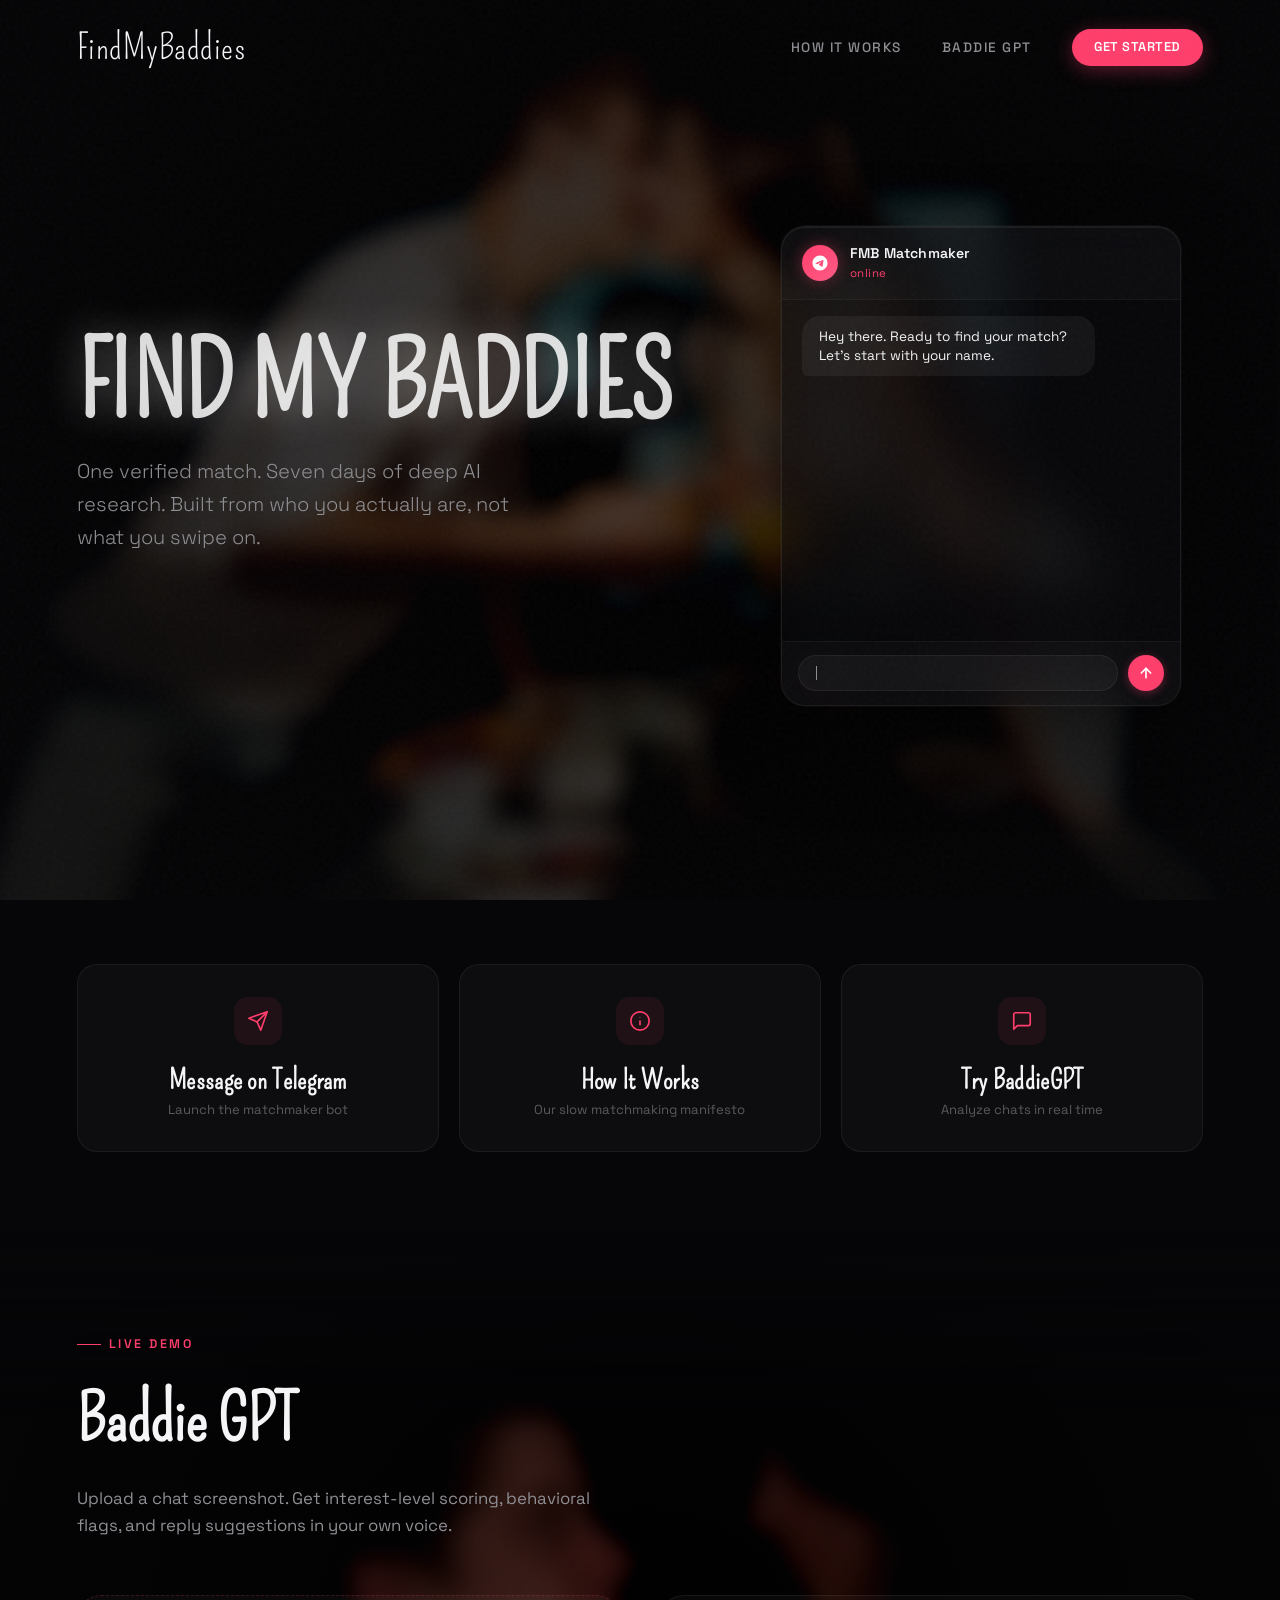
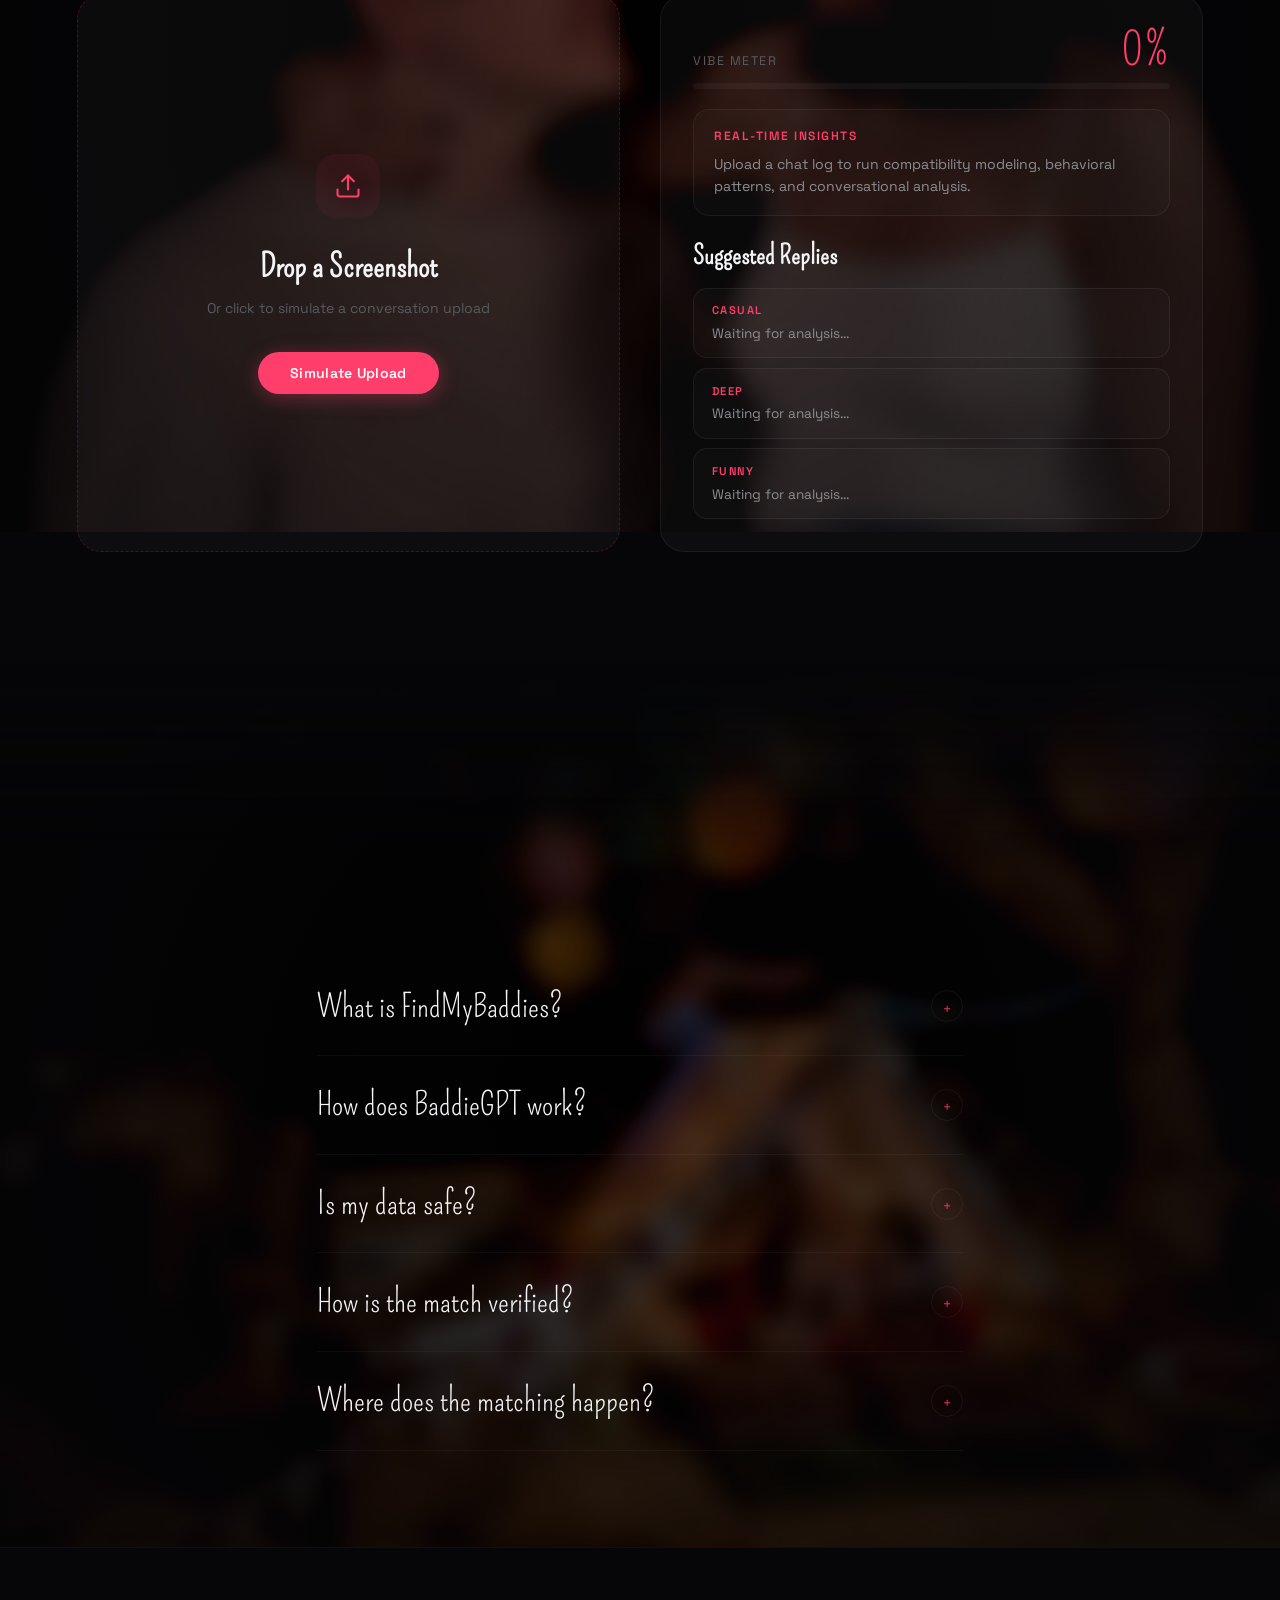
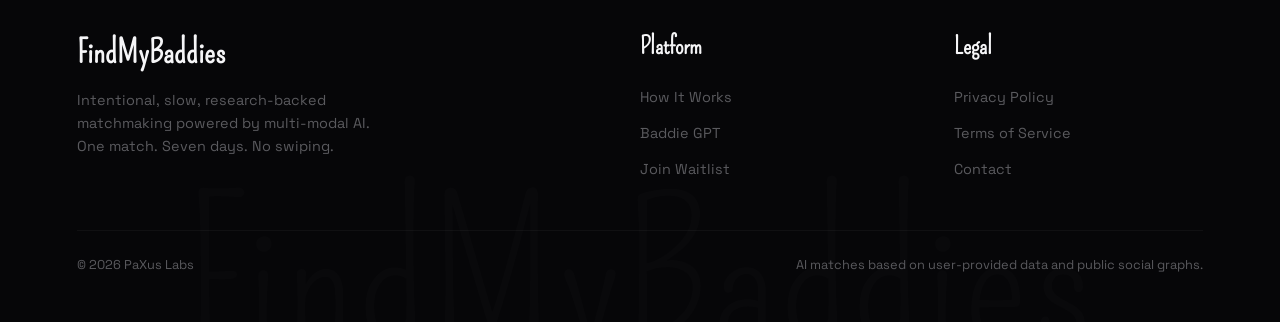
==== index.html @ f8075a14 "Initial commit" ====
<!DOCTYPE html>
<html lang="en">
<head>
<meta charset="UTF-8">
<meta name="viewport" content="width=device-width, initial-scale=1.0">
<title>FindMyBaddies — Date Without Swiping</title>
<meta name="description" content="AI-powered matchmaking that rejects swipe culture. One verified match in 7 days, built from who you actually are.">
<link rel="preconnect" href="https://fonts.googleapis.com">
<link rel="preconnect" href="https://fonts.gstatic.com" crossorigin>
<link href="https://fonts.googleapis.com/css2?family=Pompiere&family=Space+Grotesk:wght@300;400;500;600&display=swap" rel="stylesheet">
<link rel="stylesheet" href="styles.css">
</head>
<body>

<div class="grain-overlay"></div>

<!-- Ambient Glow -->
<div class="glow-blob glow-1"></div>
<div class="glow-blob glow-2"></div>
<div class="glow-blob glow-3"></div>

<!-- Navigation — floating, no border -->
<nav id="main-nav">
  <a href="index.html" class="nav-logo">FindMyBaddies</a>
  <div class="nav-links">
    <a href="how-it-works.html">How It Works</a>
    <a href="baddie-gpt.html">Baddie GPT</a>
    <a href="waitlist.html" class="nav-cta">Get Started</a>
  </div>
  <div class="nav-hamburger" onclick="toggleMobileMenu()">
    <span></span><span></span><span></span>
  </div>
</nav>

<!-- Mobile Menu Overlay -->
<div class="mobile-menu-overlay" id="mobile-menu">
  <a href="index.html" onclick="toggleMobileMenu()">Home</a>
  <a href="how-it-works.html" onclick="toggleMobileMenu()">How It Works</a>
  <a href="baddie-gpt.html" onclick="toggleMobileMenu()">Baddie GPT</a>
  <a href="waitlist.html" onclick="toggleMobileMenu()">Get Started</a>
</div>

<!-- ============================================
     SCROLL GROUP 1: HERO & CTA
     ============================================ -->
<div class="scroll-group">
  <div class="sticky-bg-wrapper">
    <img src="IMG/young-couple-having-breakfast_23-2148079665.avif" alt="" class="sticky-bg-img">
    <div class="sticky-bg-overlay"></div>
  </div>
  <div class="scroll-group-content">
    
    <section class="hero">
      <div class="hero-grid">
        <div class="hero-left">
          <div class="text-stack reveal" style="margin-bottom: 1.5rem;">
            <h1 class="white-text" style="font-size: clamp(3.5rem, 8vw, 6.5rem); margin: 0; line-height: 0.9; text-shadow: 0 0 40px rgba(255,255,255,0.4); text-transform: uppercase;">Find My Baddies</h1>
          </div>
          <p class="hero-desc reveal reveal-delay-2">
            One verified match. Seven days of deep AI research. Built from who you actually are, not what you swipe on.
          </p>
        </div>

        <div class="hero-right reveal reveal-delay-3">
          <div class="chat-simulator">
            <div class="chat-header">
              <div class="chat-avatar">
                <svg viewBox="0 0 24 24"><path d="M12 2C6.48 2 2 6.48 2 12s4.48 10 10 10 10-4.48 10-10S17.52 2 12 2zm4.64 6.8c-.15 1.58-.8 5.42-1.13 7.19-.14.75-.42 1-.68 1.03-.58.05-1.02-.38-1.58-.75-.88-.58-1.38-.94-2.23-1.5-.99-.65-.35-1.01.22-1.59.15-.15 2.71-2.48 2.76-2.69a.2.2 0 0 0-.05-.18c-.06-.05-.14-.03-.21-.02-.09.02-1.49.94-4.22 2.79-.4.27-.76.41-1.08.4-.36-.01-1.04-.2-1.55-.37-.63-.2-1.12-.31-1.08-.66.02-.18.27-.36.74-.55 2.92-1.27 4.86-2.11 5.83-2.51 2.78-1.16 3.35-1.36 3.73-1.37.08 0 .27.02.39.12.1.08.13.19.14.27-.01.06.01.24 0 .34z"/></svg>
              </div>
              <div class="chat-status-info">
                <span class="chat-name">FMB Matchmaker</span>
                <span class="chat-status">online</span>
              </div>
            </div>
            <div class="chat-messages" id="chat-messages"></div>
            <div class="chat-input-area">
              <div class="chat-input-mock" id="chat-input-mock">
                <span id="input-text"></span><span class="typing"></span>
              </div>
              <div class="chat-send-mock">
                <svg viewBox="0 0 24 24" width="16" height="16" fill="none" stroke="currentColor" stroke-width="2.5" stroke-linecap="round" stroke-linejoin="round"><line x1="12" y1="19" x2="12" y2="5"/><polyline points="5 12 12 5 19 12"/></svg>
              </div>
            </div>
          </div>
        </div>
      </div>
    </section>

    <!-- ============================
         CTA BUTTONS
         ============================ -->
    <div class="cta-button-row">
      <a href="waitlist.html" class="landing-cta-btn reveal">
        <div class="cta-icon">
          <svg viewBox="0 0 24 24"><path d="M22 2L11 13"/><path d="M22 2L15 22L11 13L2 9L22 2Z"/></svg>
        </div>
        <div>
          <h3>Message on Telegram</h3>
          <p>Launch the matchmaker bot</p>
        </div>
      </a>

      <a href="how-it-works.html" class="landing-cta-btn reveal reveal-delay-1">
        <div class="cta-icon">
          <svg viewBox="0 0 24 24"><circle cx="12" cy="12" r="10"/><path d="M12 16v-4"/><circle cx="12" cy="8" r="0.5" fill="currentColor" stroke="none"/></svg>
        </div>
        <div>
          <h3>How It Works</h3>
          <p>Our slow matchmaking manifesto</p>
        </div>
      </a>

      <a href="#baddie-gpt-demo" class="landing-cta-btn reveal reveal-delay-2">
        <div class="cta-icon">
          <svg viewBox="0 0 24 24"><path d="M21 15a2 2 0 0 1-2 2H7l-4 4V5a2 2 0 0 1 2-2h14a2 2 0 0 1 2 2z"/></svg>
        </div>
        <div>
          <h3>Try BaddieGPT</h3>
          <p>Analyze chats in real time</p>
        </div>
      </a>
    </div>

  </div>
</div>

<!-- ============================================
     SCROLL GROUP 2: BADDIEGPT LIVE DEMO
     ============================================ -->
<div class="scroll-group">
  <div class="sticky-bg-wrapper cloudy-mask">
    <img src="IMG/young-couple-looking-each-other-affection-woman-holding-partner-s-neck-against-dark-background-intimate-studio-portrait-435182081.webp" alt="" class="sticky-bg-img">
    <div class="sticky-bg-overlay"></div>
  </div>
  <div class="scroll-group-content">

    <section class="baddie-gpt-demo-section" id="baddie-gpt-demo">
      <div class="section-label reveal">Live Demo</div>
      <h2 class="reveal">Baddie GPT</h2>
      <p class="section-subtitle reveal reveal-delay-1">Upload a chat screenshot. Get interest-level scoring, behavioral flags, and reply suggestions in your own voice.</p>

      <div class="gpt-demo-grid">
        <div class="gpt-demo-uploader reveal reveal-delay-2" onclick="simulateGptAnalysis()">
          <div class="uploader-icon">
            <svg viewBox="0 0 24 24"><path d="M21 15v4a2 2 0 0 1-2 2H5a2 2 0 0 1-2-2v-4"/><polyline points="17 8 12 3 7 8"/><line x1="12" y1="3" x2="12" y2="15"/></svg>
          </div>
          <h3>Drop a Screenshot</h3>
          <p>Or click to simulate a conversation upload</p>
          <button class="simulate-btn">Simulate Upload</button>

          <div class="scanning-overlay" id="scanning-overlay">
            <div class="scan-line"></div>
            <div class="scan-text">Reading Personalities...</div>
          </div>
        </div>

        <div class="gpt-demo-results reveal reveal-delay-3" id="gpt-results">
          <div class="vibe-meter-box">
            <div class="vibe-header">
              <span>Vibe Meter</span>
              <span class="vibe-score" id="vibe-score">0%</span>
            </div>
            <div class="vibe-bar">
              <div class="vibe-bar-fill" id="vibe-bar-fill"></div>
            </div>
          </div>

          <div class="insight-card">
            <div class="insight-flag">Real-Time Insights</div>
            <p id="insight-text">Upload a chat log to run compatibility modeling, behavioral patterns, and conversational analysis.</p>
          </div>

          <div class="reply-suggestions">
            <h4>Suggested Replies</h4>
            <div class="reply-list">
              <div class="reply-item">
                <span class="label">Casual</span>
                <p id="reply-casual">Waiting for analysis...</p>
              </div>
              <div class="reply-item">
                <span class="label">Deep</span>
                <p id="reply-deep">Waiting for analysis...</p>
              </div>
              <div class="reply-item">
                <span class="label">Funny</span>
                <p id="reply-funny">Waiting for analysis...</p>
              </div>
            </div>
          </div>
        </div>
      </div>
    </section>

  </div>
</div>

<!-- ============================================
     SCROLL GROUP 3: FAQs & FOOTER
     ============================================ -->
<div class="scroll-group">
  <div class="sticky-bg-wrapper cloudy-mask">
    <img src="IMG/92299-date-night-ideas-white-frog-production-date-night-ideas-for-home.jpeg" alt="" class="sticky-bg-img">
    <div class="sticky-bg-overlay"></div>
  </div>
  <div class="scroll-group-content">

    <section class="faqs-section">
      <div class="section-label reveal">Questions</div>
      <h2 class="reveal">Frequently Asked</h2>

      <div class="faq-item reveal">
        <div class="faq-question" onclick="toggleFaq(this)">
          <span>What is FindMyBaddies?</span>
          <div class="faq-toggle">+</div>
        </div>
        <div class="faq-answer">
          A matchmaking service that rejects swiping. Our multimodal AI builds a personality profile from deep surveys and user-supplied context — chats, screenshots, voice notes — to find exactly one optimal, verified match in 7 days.
        </div>
      </div>

      <div class="faq-item reveal reveal-delay-1">
        <div class="faq-question" onclick="toggleFaq(this)">
          <span>How does BaddieGPT work?</span>
          <div class="faq-toggle">+</div>
        </div>
        <div class="faq-answer">
          Upload screenshots of your conversation. BaddieGPT analyzes response intervals, semantic signals, and attachment styles to score interest levels and suggest customized replies in your own voice.
        </div>
      </div>

      <div class="faq-item reveal reveal-delay-2">
        <div class="faq-question" onclick="toggleFaq(this)">
          <span>Is my data safe?</span>
          <div class="faq-toggle">+</div>
        </div>
        <div class="faq-answer">
          All uploaded data is encrypted, processed in sandboxed LLM environments, and automatically deleted after match processing. We never store your conversations permanently.
        </div>
      </div>

      <div class="faq-item reveal reveal-delay-3">
        <div class="faq-question" onclick="toggleFaq(this)">
          <span>How is the match verified?</span>
          <div class="faq-toggle">+</div>
        </div>
        <div class="faq-answer">
          Every recommendation undergoes identity verification through publicly available social directories — confirming identity, occupation, and baseline interests before delivery.
        </div>
      </div>

      <div class="faq-item reveal reveal-delay-4">
        <div class="faq-question" onclick="toggleFaq(this)">
          <span>Where does the matching happen?</span>
          <div class="faq-toggle">+</div>
        </div>
        <div class="faq-answer">
          Everything happens through Telegram and WhatsApp bots. No app to download. Message the bot, answer deep questions, upload context, and wait 7 days. Instagram integration is incoming.
        </div>
      </div>
    </section>

    <!-- ============================
         FOOTER
         ============================ -->
    <footer>
      <div class="footer-watermark">FindMyBaddies</div>
      <div class="footer-content">
        <div class="footer-brand">
          <h3>FindMyBaddies</h3>
          <p>Intentional, slow, research-backed matchmaking powered by multi-modal AI. One match. Seven days. No swiping.</p>
        </div>
        <div class="footer-links-col">
          <h4>Platform</h4>
          <ul>
            <li><a href="how-it-works.html">How It Works</a></li>
            <li><a href="baddie-gpt.html">Baddie GPT</a></li>
            <li><a href="waitlist.html">Join Waitlist</a></li>
          </ul>
        </div>
        <div class="footer-links-col">
          <h4>Legal</h4>
          <ul>
            <li><a href="#">Privacy Policy</a></li>
            <li><a href="#">Terms of Service</a></li>
            <li><a href="#">Contact</a></li>
          </ul>
        </div>
      </div>
      <div class="footer-bottom">
        <span>&copy; 2026 PaXus Labs</span>
        <span>AI matches based on user-provided data and public social graphs.</span>
      </div>
    </footer>

  </div>
</div>

<script>
// ==========================================
// NAV — Scroll behavior (add bg on scroll)
// ==========================================
const nav = document.getElementById('main-nav');
window.addEventListener('scroll', () => {
  nav.classList.toggle('scrolled', window.scrollY > 40);
});

// ==========================================
// MOBILE MENU
// ==========================================
function toggleMobileMenu() {
  document.getElementById('mobile-menu').classList.toggle('active');
}

// ==========================================
// SCROLL REVEAL — IntersectionObserver
// ==========================================
const revealObserver = new IntersectionObserver((entries) => {
  entries.forEach(entry => {
    if (entry.isIntersecting) {
      entry.target.classList.add('visible');
      revealObserver.unobserve(entry.target);
    }
  });
}, { threshold: 0.1, rootMargin: '0px 0px -40px 0px' });

document.querySelectorAll('.reveal').forEach(el => revealObserver.observe(el));

// ==========================================
// CHAT SIMULATION
// ==========================================
const chatMessages = document.getElementById('chat-messages');
const mockInput = document.getElementById('input-text');

const chatFlow = [
  { sender: 'bot', text: "Hey there. Ready to find your match? Let's start with your name." },
  { sender: 'user', text: "Aaron", typeDelay: 600 },
  { sender: 'bot', text: "Welcome Aaron. What campus or city are you in?" },
  { sender: 'user', text: "State University", typeDelay: 800 },
  { sender: 'bot', text: "Got it. Describe your ideal match in three words." },
  { sender: 'user', text: "Spontaneous, nerdy, cute", typeDelay: 1000 },
  { sender: 'bot', text: "Noted. Do you have any chat exports, LLM archives, or screenshots we can use for deeper matching?" },
  { sender: 'user', text: "Yeah, I can share my ChatGPT history", typeDelay: 900 },
  { sender: 'bot', text: "Perfect. We'll run a 7-day deep sweep across public profiles and compatibility models." },
  { sender: 'bot', text: "One verified match. Delivered to you. Drop your email to lock in." },
  { sender: 'user', text: "aaron@su.edu", typeDelay: 1200 },
  { sender: 'bot', text: "You're in. Expect your match within 7 days." }
];

let flowIndex = 0;

function appendBubble(sender, text) {
  const bubble = document.createElement('div');
  bubble.className = `msg ${sender}`;
  bubble.textContent = text;
  chatMessages.appendChild(bubble);
  chatMessages.scrollTop = chatMessages.scrollHeight;
}

function runChatSimulation() {
  if (flowIndex >= chatFlow.length) {
    setTimeout(() => {
      chatMessages.innerHTML = '';
      flowIndex = 0;
      runChatSimulation();
    }, 5000);
    return;
  }

  const item = chatFlow[flowIndex];

  if (item.sender === 'bot') {
    setTimeout(() => {
      appendBubble('bot', item.text);
      flowIndex++;
      runChatSimulation();
    }, 1200);
  } else {
    let i = 0;
    const text = item.text;
    mockInput.textContent = '';
    setTimeout(() => {
      const interval = setInterval(() => {
        if (i < text.length) {
          mockInput.textContent += text.charAt(i);
          i++;
        } else {
          clearInterval(interval);
          setTimeout(() => {
            appendBubble('user', text);
            mockInput.textContent = '';
            flowIndex++;
            runChatSimulation();
          }, 500);
        }
      }, 45);
    }, item.typeDelay || 800);
  }
}

window.addEventListener('DOMContentLoaded', () => {
  setTimeout(runChatSimulation, 800);
});

// ==========================================
// BADDIEGPT DEMO
// ==========================================
function simulateGptAnalysis() {
  const overlay = document.getElementById('scanning-overlay');
  const results = document.getElementById('gpt-results');

  overlay.classList.add('active');

  setTimeout(() => {
    overlay.classList.remove('active');
    results.classList.add('active');

    document.getElementById('vibe-bar-fill').style.width = '84%';

    let score = 0;
    const counter = setInterval(() => {
      if (score < 84) {
        score++;
        document.getElementById('vibe-score').textContent = `${score}%`;
      } else {
        clearInterval(counter);
      }
    }, 14);

    document.getElementById('insight-text').textContent =
      "She's matching your energy consistently. Response time averages 6 minutes with deep follow-ups. No signs of disinterest. Recommendation: maintain current pacing, avoid double-texting.";
    document.getElementById('reply-casual').textContent =
      "Same, honestly. Down for drinks later?";
    document.getElementById('reply-deep').textContent =
      "I love that perspective. Let's continue this over coffee.";
    document.getElementById('reply-funny').textContent =
      "Careful, saying stuff like that makes me think you actually like me.";
  }, 2200);
}

// ==========================================
// FAQ TOGGLE
// ==========================================
function toggleFaq(el) {
  const item = el.parentElement;
  // Close others
  document.querySelectorAll('.faq-item.active').forEach(other => {
    if (other !== item) other.classList.remove('active');
  });
  item.classList.toggle('active');
}
</script>

</body>
</html>
---- styles.css ----
/* ============================================
   FindMyBaddies — Premium Design System
   ============================================ */

:root {
  --pink: #FF3E6C;
  --pink-soft: #ff5a85;
  --pink-glow: rgba(255, 62, 108, 0.35);
  --pink-glow-strong: rgba(255, 62, 108, 0.55);
  --bg-dark: #060608;
  --bg-elevated: #0c0c10;
  --card-dark: rgba(255, 255, 255, 0.03);
  --card-dark-solid: #111115;
  --card-border: rgba(255, 255, 255, 0.06);
  --card-border-hover: rgba(255, 255, 255, 0.12);
  --text-white: #f5f5f7;
  --text-gray: #8e8e93;
  --text-dim: #5a5a5e;
  --font-pompiere: 'Pompiere', cursive;
  --font-body: 'Space Grotesk', -apple-system, BlinkMacSystemFont, 'Segoe UI', sans-serif;
  --ease-out-expo: cubic-bezier(0.16, 1, 0.3, 1);
  --ease-spring: cubic-bezier(0.34, 1.56, 0.64, 1);
}

/* Reset */
*, *::before, *::after {
  margin: 0;
  padding: 0;
  box-sizing: border-box;
}

html {
  scroll-behavior: smooth;
  -webkit-font-smoothing: antialiased;
  -moz-osx-font-smoothing: grayscale;
}

body {
  font-family: var(--font-body);
  color: var(--text-white);
  background-color: var(--bg-dark);
  /* overflow-x: hidden; removed to fix position: sticky bug */
  line-height: 1.55;
  font-size: 16px;
}

::selection {
  background: var(--pink);
  color: white;
}

/* Film Grain */
.grain-overlay {
  position: fixed;
  top: 0; left: 0; width: 100vw; height: 100vh;
  pointer-events: none;
  z-index: 9999;
  opacity: 0.03;
  background-image: url("data:image/svg+xml,%3Csvg viewBox='0 0 256 256' xmlns='http://www.w3.org/2000/svg'%3E%3Cfilter id='n'%3E%3CfeTurbulence type='fractalNoise' baseFrequency='0.9' numOctaves='4' stitchTiles='stitch'/%3E%3C/filter%3E%3Crect width='100%25' height='100%25' filter='url(%23n)'/%3E%3C/svg%3E");
}

/* Ambient Glow Blobs */
.glow-blob {
  position: fixed;
  border-radius: 50%;
  background: radial-gradient(circle, var(--pink-glow) 0%, transparent 70%);
  filter: blur(100px);
  pointer-events: none;
  z-index: 0;
  opacity: 0.5;
  will-change: transform;
}
.glow-1 { width: 600px; height: 600px; top: -5%; left: -15%; }
.glow-2 { width: 500px; height: 500px; bottom: 10%; right: -12%; }
.glow-3 { width: 400px; height: 400px; top: 50%; left: 40%; opacity: 0.2; }

/* Scroll-triggered animations */
.reveal {
  opacity: 0;
  transform: translateY(30px);
  transition: opacity 0.8s var(--ease-out-expo), transform 0.8s var(--ease-out-expo);
}
.reveal.visible {
  opacity: 1;
  transform: translateY(0);
}
.reveal-delay-1 { transition-delay: 0.1s; }
.reveal-delay-2 { transition-delay: 0.2s; }
.reveal-delay-3 { transition-delay: 0.3s; }
.reveal-delay-4 { transition-delay: 0.4s; }

/* ============================================
   NAVIGATION — Floating, borderless, clean
   ============================================ */
nav {
  position: fixed;
  top: 0; left: 0; width: 100%;
  display: flex;
  justify-content: space-between;
  align-items: center;
  padding: 1.25rem 6%;
  z-index: 1000;
  background: transparent;
  transition: background 0.4s ease, backdrop-filter 0.4s ease;
}

nav.scrolled {
  background: rgba(6, 6, 8, 0.75);
  backdrop-filter: blur(24px);
  -webkit-backdrop-filter: blur(24px);
}

.nav-logo {
  font-family: var(--font-pompiere);
  font-size: 2.2rem;
  color: var(--text-white);
  text-decoration: none;
  letter-spacing: 0.5px;
  transition: opacity 0.3s ease;
}
.nav-logo:hover { opacity: 0.8; }

.nav-links {
  display: flex;
  gap: 2.5rem;
  align-items: center;
}

.nav-links a {
  color: var(--text-gray);
  text-decoration: none;
  font-size: 0.85rem;
  letter-spacing: 1.5px;
  font-weight: 500;
  text-transform: uppercase;
  transition: color 0.3s ease;
  position: relative;
}

.nav-links a::after {
  content: '';
  position: absolute;
  bottom: -4px; left: 0;
  width: 0; height: 1px;
  background: var(--pink);
  transition: width 0.3s var(--ease-out-expo);
}

.nav-links a:hover { color: var(--text-white); }
.nav-links a:hover::after { width: 100%; }

.nav-cta {
  background: var(--pink) !important;
  padding: 0.55rem 1.4rem !important;
  border-radius: 100px !important;
  color: white !important;
  border: none !important;
  font-weight: 600 !important;
  letter-spacing: 0.5px !important;
  text-transform: uppercase !important;
  font-size: 0.8rem !important;
  transition: all 0.3s ease !important;
  box-shadow: 0 4px 20px var(--pink-glow);
}
.nav-cta::after { display: none !important; }
.nav-cta:hover {
  transform: translateY(-1px) !important;
  box-shadow: 0 8px 30px var(--pink-glow-strong) !important;
}

/* Mobile hamburger */
.nav-hamburger {
  display: none;
  flex-direction: column;
  gap: 5px;
  cursor: pointer;
  padding: 4px;
  z-index: 1001;
}
.nav-hamburger span {
  display: block;
  width: 24px;
  height: 2px;
  background: var(--text-white);
  transition: all 0.3s ease;
  border-radius: 2px;
}

/* Mobile overlay */
.mobile-menu-overlay {
  display: none;
  position: fixed;
  top: 0; left: 0; width: 100vw; height: 100vh;
  background: rgba(6, 6, 8, 0.96);
  backdrop-filter: blur(30px);
  -webkit-backdrop-filter: blur(30px);
  z-index: 999;
  flex-direction: column;
  align-items: center;
  justify-content: center;
  gap: 2.5rem;
  opacity: 0;
  transition: opacity 0.3s ease;
}
.mobile-menu-overlay.active {
  display: flex;
  opacity: 1;
}
.mobile-menu-overlay a {
  font-family: var(--font-pompiere);
  font-size: 3rem;
  color: var(--text-white);
  text-decoration: none;
  transition: color 0.3s ease;
}
.mobile-menu-overlay a:hover { color: var(--pink); }

/* ============================================
   STICKY BACKGROUND SCROLL GROUPS (Ditto style)
   ============================================ */
.scroll-group {
  position: relative;
  width: 100%;
  min-height: 100vh;
  overflow: visible;
}

.sticky-bg-wrapper {
  position: sticky;
  top: 0;
  left: 0;
  width: 100%;
  height: 100vh;
  margin-bottom: -100vh;
  z-index: 1;
  overflow: hidden;
}

.sticky-bg-img {
  width: 100%;
  height: 100%;
  object-fit: cover;
  filter: blur(12px) brightness(0.35) contrast(1.15) saturate(1.2);
  transform: scale(1.1);
  will-change: transform;
}

.sticky-bg-overlay {
  position: absolute;
  top: 0; left: 0; width: 100%; height: 100%;
  background: radial-gradient(circle at center, rgba(6, 6, 8, 0.1) 0%, rgba(6, 6, 8, 0.7) 85%);
  z-index: 2;
}

.scroll-group-content {
  position: relative;
  z-index: 10;
  overflow: visible;
}

.cloudy-mask {
  mask-image: linear-gradient(to bottom, transparent 0%, black 200px);
  -webkit-mask-image: linear-gradient(to bottom, transparent 0%, black 200px);
}

/* ============================================
   HERO SECTION
   ============================================ */
.hero {
  position: relative;
  min-height: 100vh;
  display: flex;
  align-items: center;
  justify-content: center;
  overflow: hidden;
  z-index: 1;
}

.hero-grid {
  display: grid;
  grid-template-columns: 1.15fr 0.85fr;
  gap: 5rem;
  max-width: 1280px;
  width: 88%;
  align-items: center;
  padding: 6rem 0 4rem;
}

.hero-left {
  display: flex;
  flex-direction: column;
}

/* Text Stack */
.text-stack {
  position: relative;
  display: flex;
  flex-direction: column;
  margin-bottom: 2rem;
  gap: 0;
}

.white-text {
  font-family: var(--font-pompiere);
  color: rgba(255, 255, 255, 0.85);
  font-size: clamp(2.6rem, 6vw, 5rem);
  letter-spacing: -0.5px;
  line-height: 0.9;
  user-select: none;
}

.white-text.top {
  transform: translateY(18px);
  opacity: 0.5;
}

.white-text.bottom {
  transform: translateY(-18px);
  opacity: 0.5;
}

.pink-text {
  color: var(--pink);
  font-family: var(--font-pompiere);
  font-size: clamp(3.6rem, 9vw, 7.5rem);
  line-height: 0.85;
  z-index: 3;
  transform: rotate(-2.5deg);
  text-shadow: 0 0 60px var(--pink-glow), 0 0 120px rgba(255, 62, 108, 0.15);
  white-space: nowrap;
  position: relative;
}

.hero-desc {
  font-size: clamp(1.05rem, 2vw, 1.25rem);
  color: var(--text-gray);
  margin-bottom: 2.5rem;
  line-height: 1.65;
  max-width: 480px;
  font-weight: 300;
}

/* ============================================
   CHAT SIMULATOR — polished glassmorphism
   ============================================ */
.chat-simulator {
  background: rgba(12, 12, 16, 0.55);
  backdrop-filter: blur(24px);
  -webkit-backdrop-filter: blur(24px);
  border: 1px solid rgba(255, 255, 255, 0.08);
  border-radius: 24px;
  height: 480px;
  width: 100%;
  max-width: 400px;
  margin: 0 auto;
  display: flex;
  flex-direction: column;
  overflow: hidden;
  box-shadow:
    0 32px 80px rgba(0, 0, 0, 0.5),
    0 0 0 1px rgba(255, 255, 255, 0.04),
    inset 0 1px 0 rgba(255, 255, 255, 0.06);
}

.chat-header {
  padding: 1rem 1.25rem;
  display: flex;
  align-items: center;
  gap: 0.75rem;
  background: rgba(255, 255, 255, 0.02);
  border-bottom: 1px solid rgba(255, 255, 255, 0.04);
}

.chat-avatar {
  width: 36px;
  height: 36px;
  border-radius: 50%;
  background: linear-gradient(135deg, var(--pink) 0%, var(--pink-soft) 100%);
  display: flex;
  align-items: center;
  justify-content: center;
  box-shadow: 0 0 16px var(--pink-glow);
  flex-shrink: 0;
}
.chat-avatar svg {
  width: 18px; height: 18px;
  fill: white;
}

.chat-status-info { display: flex; flex-direction: column; }
.chat-name { font-weight: 600; font-size: 0.88rem; letter-spacing: 0.2px; }
.chat-status { font-size: 0.72rem; color: var(--pink); letter-spacing: 0.5px; }

.chat-messages {
  flex: 1;
  padding: 1rem 1.25rem;
  overflow-y: auto;
  display: flex;
  flex-direction: column;
  gap: 0.65rem;
  scrollbar-width: none;
}
.chat-messages::-webkit-scrollbar { display: none; }

.msg {
  max-width: 82%;
  padding: 0.7rem 1.1rem;
  border-radius: 18px;
  font-size: 0.85rem;
  line-height: 1.4;
  opacity: 0;
  transform: translateY(12px) scale(0.96);
  animation: popMsg 0.35s var(--ease-out-expo) forwards;
}

@keyframes popMsg {
  to { opacity: 1; transform: translateY(0) scale(1); }
}

.msg.bot {
  background: rgba(255, 255, 255, 0.05);
  color: var(--text-white);
  border-bottom-left-radius: 6px;
  align-self: flex-start;
}

.msg.user {
  background: linear-gradient(135deg, var(--pink) 0%, var(--pink-soft) 100%);
  color: white;
  border-bottom-right-radius: 6px;
  align-self: flex-end;
  box-shadow: 0 4px 16px rgba(255, 62, 108, 0.25);
}

.chat-input-area {
  padding: 0.85rem 1rem;
  display: flex;
  gap: 0.6rem;
  background: rgba(255, 255, 255, 0.02);
  border-top: 1px solid rgba(255, 255, 255, 0.04);
}

.chat-input-mock {
  flex: 1;
  background: rgba(255, 255, 255, 0.04);
  border: 1px solid rgba(255, 255, 255, 0.06);
  padding: 0.6rem 1rem;
  border-radius: 20px;
  font-size: 0.82rem;
  color: var(--text-gray);
  display: flex;
  align-items: center;
  min-height: 36px;
}

.chat-input-mock span.typing {
  display: inline-block;
  width: 1.5px;
  height: 14px;
  background: var(--text-gray);
  margin-left: 1px;
  animation: caret 0.7s steps(1) infinite;
}
@keyframes caret { 50% { opacity: 0; } }

.chat-send-mock {
  width: 36px; height: 36px;
  border-radius: 50%;
  background: var(--pink);
  display: flex;
  align-items: center;
  justify-content: center;
  color: white;
  font-size: 0.9rem;
  flex-shrink: 0;
  box-shadow: 0 2px 10px var(--pink-glow);
}

/* ============================================
   CTA BUTTON ROW
   ============================================ */
.cta-button-row {
  max-width: 1280px;
  width: 88%;
  margin: 0 auto;
  padding: 4rem 0 5rem;
  display: grid;
  grid-template-columns: repeat(3, 1fr);
  gap: 1.25rem;
  position: relative;
  z-index: 10;
}

.landing-cta-btn {
  background: var(--card-dark);
  border: 1px solid var(--card-border);
  border-radius: 20px;
  padding: 2rem 1.5rem;
  text-align: center;
  text-decoration: none;
  color: var(--text-white);
  transition: all 0.4s var(--ease-out-expo);
  display: flex;
  flex-direction: column;
  align-items: center;
  gap: 0.6rem;
  position: relative;
  overflow: hidden;
}

/* Subtle gradient shine on hover */
.landing-cta-btn::before {
  content: '';
  position: absolute;
  top: 0; left: 0; width: 100%; height: 100%;
  background: linear-gradient(135deg, rgba(255, 62, 108, 0.04) 0%, transparent 60%);
  opacity: 0;
  transition: opacity 0.4s ease;
}
.landing-cta-btn:hover::before { opacity: 1; }

.landing-cta-btn .cta-icon {
  width: 48px; height: 48px;
  border-radius: 14px;
  background: rgba(255, 62, 108, 0.08);
  display: flex;
  align-items: center;
  justify-content: center;
  margin-bottom: 0.25rem;
  transition: all 0.4s var(--ease-spring);
}
.landing-cta-btn .cta-icon svg {
  width: 22px; height: 22px;
  stroke: var(--pink);
  fill: none;
  stroke-width: 1.8;
  stroke-linecap: round;
  stroke-linejoin: round;
}

.landing-cta-btn h3 {
  font-family: var(--font-pompiere);
  font-size: 1.7rem;
  letter-spacing: 0.3px;
}

.landing-cta-btn p {
  font-size: 0.82rem;
  color: var(--text-dim);
  line-height: 1.4;
}

.landing-cta-btn:hover {
  transform: translateY(-4px);
  border-color: rgba(255, 62, 108, 0.2);
  box-shadow: 0 20px 50px rgba(255, 62, 108, 0.08);
}
.landing-cta-btn:hover .cta-icon {
  transform: scale(1.1);
  background: rgba(255, 62, 108, 0.15);
}

/* ============================================
   SECTION DIVIDER — blurred image strip
   ============================================ */
.section-divider {
  width: 100%;
  height: 240px;
  position: relative;
  overflow: hidden;
  z-index: 5;
}
.section-divider img {
  width: 100%; height: 100%;
  object-fit: cover;
  filter: blur(8px) brightness(0.4) saturate(1.4);
  transform: scale(1.05);
}
.section-divider-overlay {
  position: absolute;
  top: 0; left: 0; width: 100%; height: 100%;
  background: linear-gradient(
    180deg,
    var(--bg-dark) 0%,
    transparent 30%,
    transparent 70%,
    var(--bg-dark) 100%
  );
}

/* ============================================
   BADDIEGPT DEMO SECTION
   ============================================ */
.baddie-gpt-demo-section {
  padding: 6rem 6% 7rem;
  max-width: 1280px;
  margin: 0 auto;
  position: relative;
  z-index: 10;
}

.section-label {
  display: inline-flex;
  align-items: center;
  gap: 0.5rem;
  font-size: 0.78rem;
  text-transform: uppercase;
  letter-spacing: 2.5px;
  color: var(--pink);
  font-weight: 600;
  margin-bottom: 1rem;
}
.section-label::before {
  content: '';
  display: inline-block;
  width: 24px; height: 1px;
  background: var(--pink);
}

.baddie-gpt-demo-section h2 {
  font-family: var(--font-pompiere);
  font-size: clamp(2.8rem, 5vw, 4.5rem);
  margin-bottom: 1rem;
}

.section-subtitle {
  font-size: 1.05rem;
  color: var(--text-gray);
  max-width: 550px;
  margin-bottom: 3.5rem;
  line-height: 1.6;
}

.gpt-demo-grid {
  display: grid;
  grid-template-columns: 1fr 1fr;
  gap: 2.5rem;
  align-items: stretch;
}

.gpt-demo-uploader {
  background: var(--card-dark);
  border: 1px dashed rgba(255, 62, 108, 0.2);
  border-radius: 24px;
  padding: 3.5rem 2rem;
  text-align: center;
  cursor: pointer;
  transition: all 0.4s var(--ease-out-expo);
  position: relative;
  overflow: hidden;
  display: flex;
  flex-direction: column;
  justify-content: center;
  align-items: center;
}

.gpt-demo-uploader:hover {
  border-color: rgba(255, 62, 108, 0.4);
  background: rgba(255, 62, 108, 0.02);
}

.uploader-icon {
  width: 64px; height: 64px;
  border-radius: 20px;
  background: rgba(255, 62, 108, 0.06);
  display: flex;
  align-items: center;
  justify-content: center;
  margin-bottom: 1.5rem;
}
.uploader-icon svg {
  width: 28px; height: 28px;
  fill: none;
  stroke: var(--pink);
  stroke-width: 1.8;
  stroke-linecap: round;
  stroke-linejoin: round;
}

.gpt-demo-uploader h3 {
  font-family: var(--font-pompiere);
  font-size: 2rem;
  margin-bottom: 0.4rem;
}

.gpt-demo-uploader p {
  font-size: 0.88rem;
  color: var(--text-dim);
  margin-bottom: 2rem;
}

.simulate-btn {
  background: var(--pink);
  color: white;
  border: none;
  padding: 0.75rem 2rem;
  font-family: var(--font-body);
  font-weight: 600;
  font-size: 0.88rem;
  border-radius: 100px;
  cursor: pointer;
  transition: all 0.3s ease;
  box-shadow: 0 4px 20px var(--pink-glow);
  letter-spacing: 0.3px;
}
.simulate-btn:hover {
  transform: translateY(-2px);
  box-shadow: 0 8px 30px var(--pink-glow-strong);
}

/* Scanning overlay */
.scanning-overlay {
  position: absolute;
  top: 0; left: 0; width: 100%; height: 100%;
  background: rgba(6, 6, 8, 0.92);
  display: flex;
  flex-direction: column;
  align-items: center;
  justify-content: center;
  opacity: 0;
  pointer-events: none;
  transition: opacity 0.3s ease;
}
.scanning-overlay.active { opacity: 1; pointer-events: auto; }

.scan-line {
  position: absolute;
  width: 100%; height: 2px;
  background: var(--pink);
  box-shadow: 0 0 20px var(--pink), 0 0 40px var(--pink);
  top: 0;
  animation: scanAnim 2s linear infinite;
}
@keyframes scanAnim {
  0% { top: 0; }
  50% { top: calc(100% - 2px); }
  100% { top: 0; }
}

.scan-text {
  font-family: var(--font-pompiere);
  font-size: 2rem;
  letter-spacing: 1px;
  color: var(--text-white);
}

/* GPT Results */
.gpt-demo-results {
  background: var(--card-dark);
  border: 1px solid var(--card-border);
  border-radius: 24px;
  padding: 2rem;
  opacity: 0.3;
  transition: all 0.6s var(--ease-out-expo);
  transform: translateY(8px);
  display: flex;
  flex-direction: column;
  gap: 1.25rem;
}
.gpt-demo-results.active {
  opacity: 1;
  transform: translateY(0);
  border-color: rgba(255, 62, 108, 0.15);
}

.vibe-meter-box { margin-bottom: 0; }

.vibe-header {
  display: flex;
  justify-content: space-between;
  align-items: baseline;
  margin-bottom: 0.6rem;
  font-size: 0.78rem;
  text-transform: uppercase;
  letter-spacing: 1.5px;
  color: var(--text-dim);
}

.vibe-score {
  font-family: var(--font-pompiere);
  font-size: 2.8rem;
  color: var(--pink);
  line-height: 1;
}

.vibe-bar {
  height: 6px;
  background: rgba(255, 255, 255, 0.04);
  border-radius: 3px;
  overflow: hidden;
}
.vibe-bar-fill {
  height: 100%;
  background: linear-gradient(90deg, var(--pink) 0%, var(--pink-soft) 100%);
  width: 0;
  transition: width 1.8s var(--ease-out-expo);
  box-shadow: 0 0 12px var(--pink-glow);
  border-radius: 3px;
}

.insight-card {
  background: rgba(255, 255, 255, 0.02);
  border: 1px solid var(--card-border);
  border-radius: 16px;
  padding: 1.1rem 1.25rem;
  font-size: 0.88rem;
  line-height: 1.55;
  color: var(--text-gray);
}
.insight-flag {
  color: var(--pink);
  font-weight: 600;
  margin-bottom: 0.5rem;
  font-size: 0.75rem;
  text-transform: uppercase;
  letter-spacing: 1.5px;
}

.reply-suggestions h4 {
  font-family: var(--font-pompiere);
  font-size: 1.6rem;
  margin-bottom: 0.75rem;
}

.reply-list { display: flex; flex-direction: column; gap: 0.6rem; }

.reply-item {
  background: rgba(255, 255, 255, 0.02);
  border: 1px solid var(--card-border);
  padding: 0.85rem 1.1rem;
  border-radius: 14px;
  font-size: 0.85rem;
  cursor: pointer;
  transition: all 0.3s var(--ease-out-expo);
  color: var(--text-gray);
}
.reply-item span.label {
  color: var(--pink);
  font-weight: 600;
  display: block;
  margin-bottom: 0.2rem;
  font-size: 0.7rem;
  text-transform: uppercase;
  letter-spacing: 1.5px;
}
.reply-item:hover {
  background: rgba(255, 62, 108, 0.04);
  border-color: rgba(255, 62, 108, 0.25);
  transform: translateX(4px);
  color: var(--text-white);
}

/* ============================================
   FAQ SECTION
   ============================================ */
.faqs-section {
  padding: 6rem 6%;
  max-width: 800px;
  margin: 0 auto;
  position: relative;
  z-index: 10;
}

.faqs-section h2 {
  font-family: var(--font-pompiere);
  font-size: clamp(2.8rem, 5vw, 4rem);
  text-align: center;
  margin-bottom: 3.5rem;
}

.faq-item {
  border-bottom: 1px solid rgba(255, 255, 255, 0.04);
  padding: 1.5rem 0;
}

.faq-question {
  display: flex;
  justify-content: space-between;
  align-items: center;
  cursor: pointer;
  font-family: var(--font-pompiere);
  font-size: clamp(1.5rem, 3vw, 2rem);
  transition: color 0.3s ease;
  gap: 1rem;
}
.faq-question:hover { color: var(--pink); }

.faq-toggle {
  width: 32px; height: 32px;
  border-radius: 50%;
  border: 1px solid var(--card-border);
  display: flex;
  align-items: center;
  justify-content: center;
  flex-shrink: 0;
  transition: all 0.3s ease;
  color: var(--pink);
  font-size: 1.2rem;
}
.faq-item.active .faq-toggle {
  background: var(--pink);
  color: white;
  border-color: var(--pink);
  transform: rotate(45deg);
}

.faq-answer {
  max-height: 0;
  overflow: hidden;
  transition: max-height 0.5s var(--ease-out-expo), padding 0.5s var(--ease-out-expo);
  color: var(--text-gray);
  font-size: 0.95rem;
  line-height: 1.7;
}
.faq-item.active .faq-answer {
  max-height: 250px;
  padding-top: 1rem;
}

/* ============================================
   FOOTER — minimal and premium
   ============================================ */
footer {
  padding: 5rem 6% 3rem;
  background: var(--bg-dark);
  border-top: 1px solid rgba(255, 255, 255, 0.04);
  position: relative;
  overflow: hidden;
  z-index: 10;
}

.footer-watermark {
  position: absolute;
  bottom: -30px;
  left: 50%;
  transform: translateX(-50%);
  font-family: var(--font-pompiere);
  font-size: clamp(8rem, 15vw, 16rem);
  color: rgba(255, 255, 255, 0.015);
  line-height: 0.8;
  white-space: nowrap;
  pointer-events: none;
  z-index: -1;
  letter-spacing: 3px;
  user-select: none;
}

.footer-content {
  max-width: 1280px;
  margin: 0 auto 3rem;
  display: grid;
  grid-template-columns: 2fr 1fr 1fr;
  gap: 4rem;
}

.footer-brand h3 {
  font-family: var(--font-pompiere);
  font-size: 2rem;
  color: var(--text-white);
  margin-bottom: 0.75rem;
}
.footer-brand p {
  color: var(--text-dim);
  font-size: 0.9rem;
  max-width: 320px;
  line-height: 1.6;
}

.footer-links-col h4 {
  font-family: var(--font-pompiere);
  font-size: 1.5rem;
  margin-bottom: 1.25rem;
  color: var(--text-white);
}
.footer-links-col ul {
  list-style: none;
  display: flex;
  flex-direction: column;
  gap: 0.7rem;
}
.footer-links-col a {
  color: var(--text-dim);
  text-decoration: none;
  font-size: 0.9rem;
  transition: color 0.3s ease;
}
.footer-links-col a:hover { color: var(--text-white); }

.footer-bottom {
  max-width: 1280px;
  margin: 0 auto;
  border-top: 1px solid rgba(255, 255, 255, 0.04);
  padding-top: 1.5rem;
  display: flex;
  justify-content: space-between;
  align-items: center;
  font-size: 0.8rem;
  color: var(--text-dim);
}

/* ============================================
   RESPONSIVE — Mobile-first polished layout
   ============================================ */
@media (max-width: 992px) {
  nav { padding: 1rem 5%; }
  .nav-logo { font-size: 1.8rem; }
  .nav-links { display: none; }
  .nav-hamburger { display: flex; }

  .hero-grid {
    grid-template-columns: 1fr;
    gap: 3rem;
    padding: 8rem 0 3rem;
    text-align: center;
  }
  .hero-left { align-items: center; }
  .hero-desc { max-width: 100%; text-align: center; }
  .text-stack { align-items: center; }
  .white-text.top { transform: translateY(12px); }
  .white-text.bottom { transform: translateY(-12px); }

  .chat-simulator {
    max-width: 100%;
    height: 420px;
  }

  .cta-button-row {
    grid-template-columns: 1fr;
    gap: 0.75rem;
    padding: 2rem 0 3rem;
  }
  .landing-cta-btn {
    flex-direction: row;
    text-align: left;
    gap: 1rem;
    padding: 1.5rem;
  }
  .landing-cta-btn .cta-icon { margin-bottom: 0; }

  .baddie-gpt-demo-section { padding: 4rem 5%; }
  .gpt-demo-grid {
    grid-template-columns: 1fr;
    gap: 2rem;
  }
  .gpt-demo-uploader { padding: 2.5rem 1.5rem; }
  .gpt-demo-results { padding: 1.5rem; }
  .section-subtitle { margin-bottom: 2.5rem; }

  .faqs-section { padding: 4rem 5%; }

  .footer-content {
    grid-template-columns: 1fr;
    gap: 2rem;
  }
  .footer-bottom {
    flex-direction: column;
    gap: 0.75rem;
    text-align: center;
  }
  .section-divider { height: 160px; }
}

@media (max-width: 576px) {
  .white-text { font-size: clamp(2rem, 8vw, 2.8rem); }
  .pink-text { font-size: clamp(2.8rem, 12vw, 4rem); }
  .chat-simulator { height: 380px; border-radius: 20px; }
  .section-divider { height: 120px; }
}
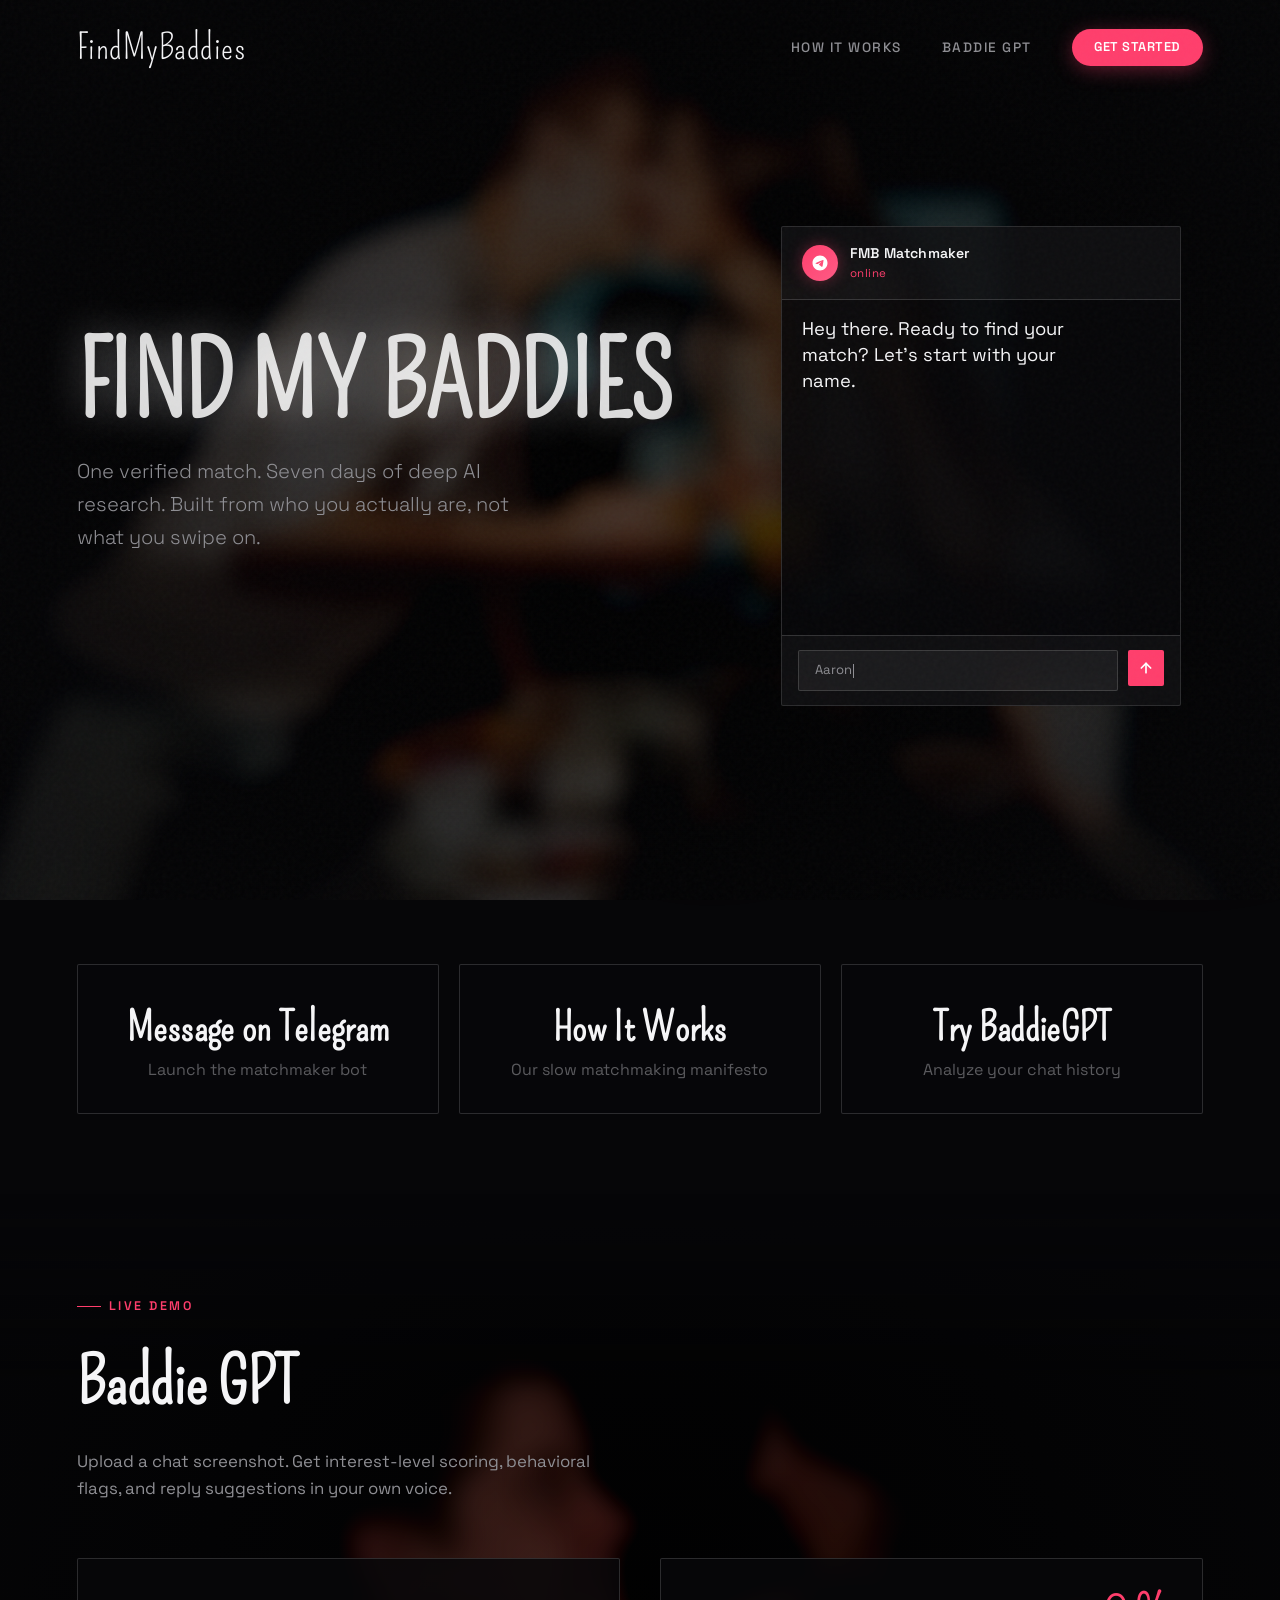
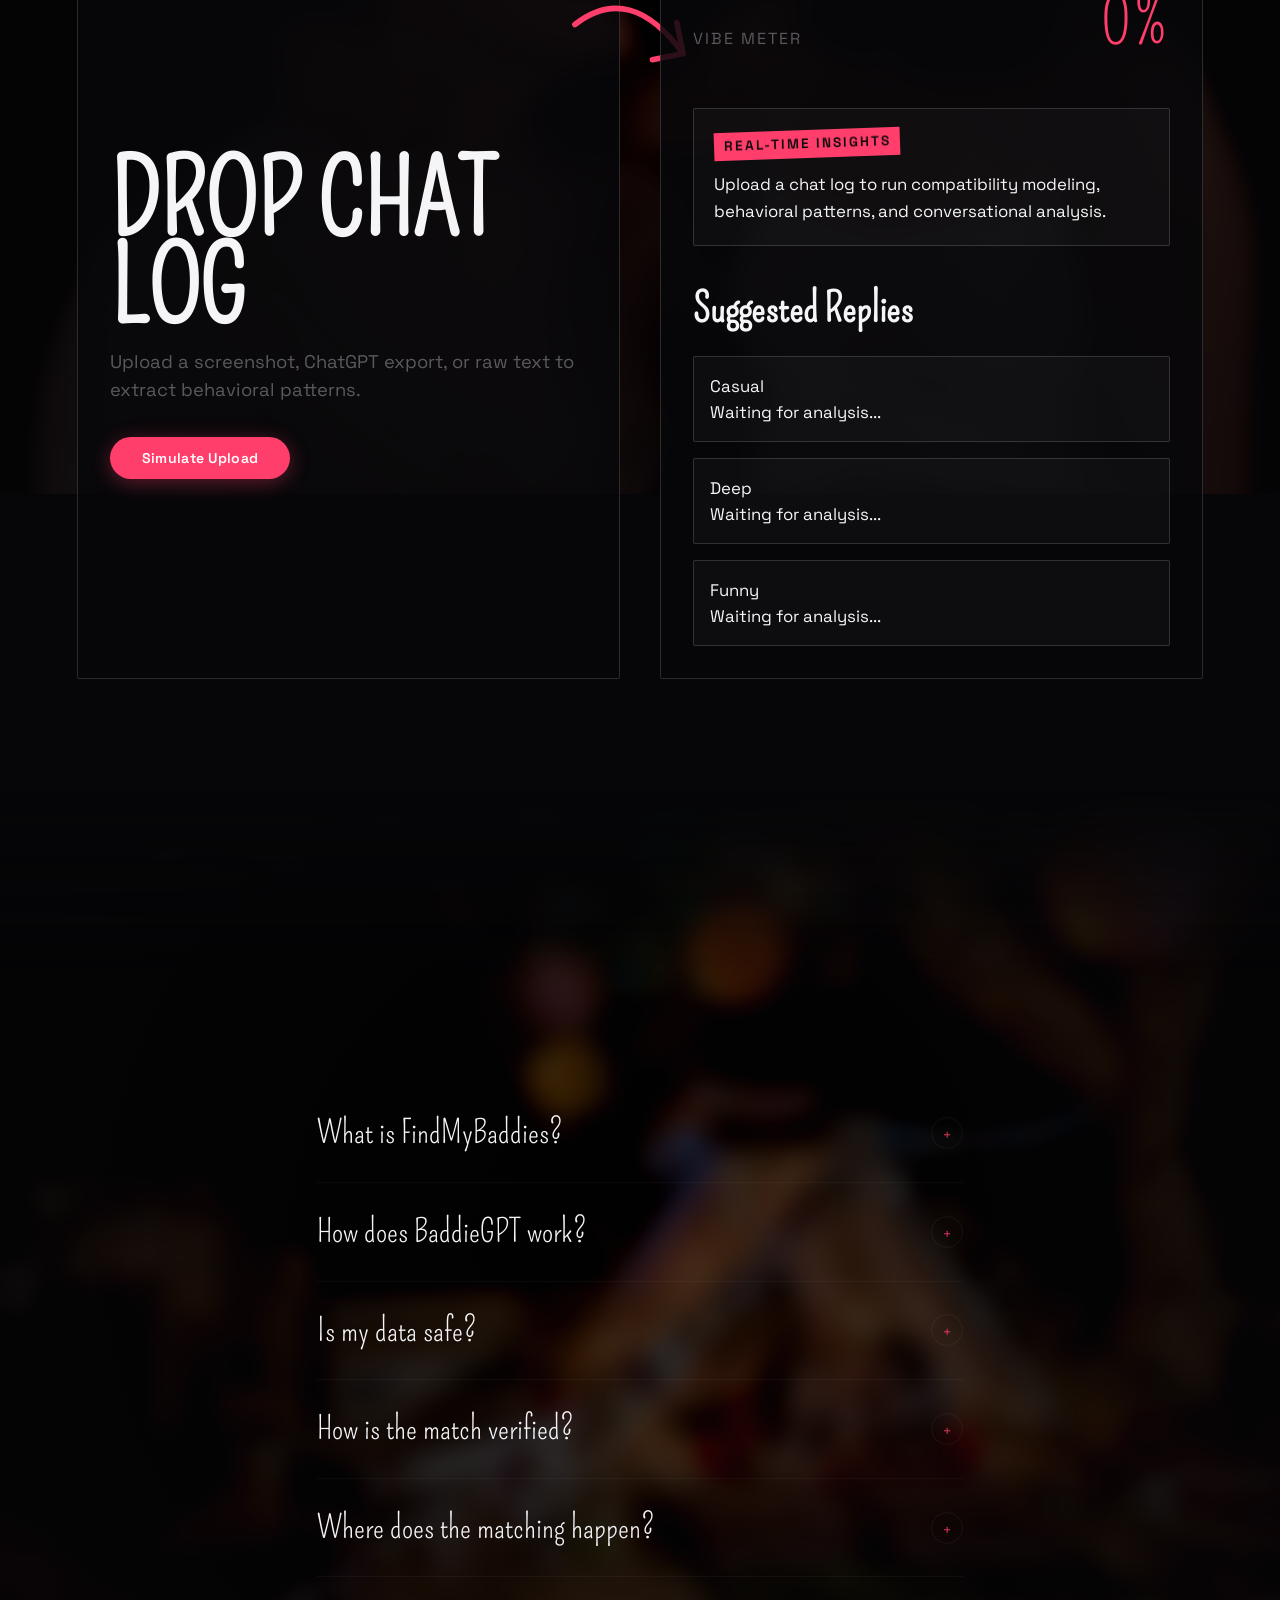
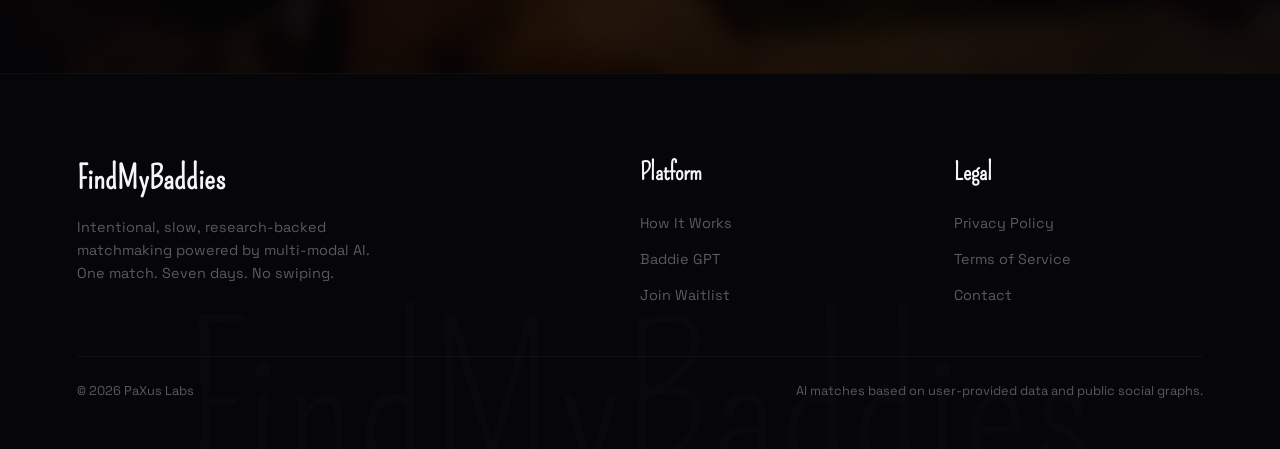
==== commit c3213e25: "Apply Sharp Editorial Brutalism aesthetic across all pages" ====
--- a/index.html
+++ b/index.html
@@ -91,32 +91,32 @@
          ============================ -->
     <div class="cta-button-row">
       <a href="waitlist.html" class="landing-cta-btn reveal">
-        <div class="cta-icon">
-          <svg viewBox="0 0 24 24"><path d="M22 2L11 13"/><path d="M22 2L15 22L11 13L2 9L22 2Z"/></svg>
-        </div>
+        <svg class="wobbly-circle" viewBox="0 0 100 100" preserveAspectRatio="none">
+          <path d="M50,5 C75,8 95,25 95,50 C92,75 70,95 50,95 C25,92 5,70 5,50 C8,25 25,5 50,5" />
+        </svg>
         <div>
           <h3>Message on Telegram</h3>
           <p>Launch the matchmaker bot</p>
         </div>
       </a>
-
-      <a href="how-it-works.html" class="landing-cta-btn reveal reveal-delay-1">
-        <div class="cta-icon">
-          <svg viewBox="0 0 24 24"><circle cx="12" cy="12" r="10"/><path d="M12 16v-4"/><circle cx="12" cy="8" r="0.5" fill="currentColor" stroke="none"/></svg>
-        </div>
+      
+      <a href="how-it-works.html" class="landing-cta-btn reveal reveal-delay-2">
+        <svg class="wobbly-circle" viewBox="0 0 100 100" preserveAspectRatio="none">
+          <path d="M50,5 C75,8 95,25 95,50 C92,75 70,95 50,95 C25,92 5,70 5,50 C8,25 25,5 50,5" />
+        </svg>
         <div>
           <h3>How It Works</h3>
           <p>Our slow matchmaking manifesto</p>
         </div>
       </a>
 
-      <a href="#baddie-gpt-demo" class="landing-cta-btn reveal reveal-delay-2">
-        <div class="cta-icon">
-          <svg viewBox="0 0 24 24"><path d="M21 15a2 2 0 0 1-2 2H7l-4 4V5a2 2 0 0 1 2-2h14a2 2 0 0 1 2 2z"/></svg>
-        </div>
+      <a href="baddie-gpt.html" class="landing-cta-btn reveal reveal-delay-3">
+        <svg class="wobbly-circle" viewBox="0 0 100 100" preserveAspectRatio="none">
+          <path d="M50,5 C75,8 95,25 95,50 C92,75 70,95 50,95 C25,92 5,70 5,50 C8,25 25,5 50,5" />
+        </svg>
         <div>
           <h3>Try BaddieGPT</h3>
-          <p>Analyze chats in real time</p>
+          <p>Analyze your chat history</p>
         </div>
       </a>
     </div>
@@ -141,11 +141,11 @@
 
       <div class="gpt-demo-grid">
         <div class="gpt-demo-uploader reveal reveal-delay-2" onclick="simulateGptAnalysis()">
-          <div class="uploader-icon">
-            <svg viewBox="0 0 24 24"><path d="M21 15v4a2 2 0 0 1-2 2H5a2 2 0 0 1-2-2v-4"/><polyline points="17 8 12 3 7 8"/><line x1="12" y1="3" x2="12" y2="15"/></svg>
-          </div>
-          <h3>Drop a Screenshot</h3>
-          <p>Or click to simulate a conversation upload</p>
+          <h3>Drop Chat Log</h3>
+          <p>Upload a screenshot, ChatGPT export, or raw text to extract behavioral patterns.</p>
+          <svg class="marker-arrow" viewBox="0 0 100 100">
+            <path d="M10,50 Q40,10 90,50 M80,30 L90,50 L70,60" />
+          </svg>
           <button class="simulate-btn">Simulate Upload</button>
 
           <div class="scanning-overlay" id="scanning-overlay">
@@ -161,7 +161,10 @@
               <span class="vibe-score" id="vibe-score">0%</span>
             </div>
             <div class="vibe-bar">
-              <div class="vibe-bar-fill" id="vibe-bar-fill"></div>
+                <svg class="vibe-brush" viewBox="0 0 400 24" preserveAspectRatio="none">
+                  <path d="M2,12 Q50,2 100,14 T200,10 T300,14 T398,12" stroke="var(--pink)" stroke-width="12" stroke-linecap="round" fill="none" opacity="0.9" filter="url(#roughpaper)"/>
+                  <path d="M2,12 Q50,2 100,14 T200,10 T300,14 T398,12" stroke="var(--pink-soft)" stroke-width="6" stroke-linecap="round" fill="none" opacity="0.5"/>
+                </svg>
             </div>
           </div>
 
@@ -414,7 +417,6 @@
     overlay.classList.remove('active');
     results.classList.add('active');
 
-    document.getElementById('vibe-bar-fill').style.width = '84%';
 
     let score = 0;
     const counter = setInterval(() => {
--- a/styles.css
+++ b/styles.css
@@ -344,22 +344,16 @@
    CHAT SIMULATOR — polished glassmorphism
    ============================================ */
 .chat-simulator {
-  background: rgba(12, 12, 16, 0.55);
-  backdrop-filter: blur(24px);
-  -webkit-backdrop-filter: blur(24px);
-  border: 1px solid rgba(255, 255, 255, 0.08);
-  border-radius: 24px;
+  background: rgba(8, 8, 10, 0.85);
+  border: 1px solid rgba(255, 255, 255, 0.15);
+  border-radius: 2px;
   height: 480px;
   width: 100%;
   max-width: 400px;
   margin: 0 auto;
   display: flex;
   flex-direction: column;
-  overflow: hidden;
-  box-shadow:
-    0 32px 80px rgba(0, 0, 0, 0.5),
-    0 0 0 1px rgba(255, 255, 255, 0.04),
-    inset 0 1px 0 rgba(255, 255, 255, 0.06);
+  overflow: visible;
 }
 
 .chat-header {
@@ -367,8 +361,8 @@
   display: flex;
   align-items: center;
   gap: 0.75rem;
-  background: rgba(255, 255, 255, 0.02);
-  border-bottom: 1px solid rgba(255, 255, 255, 0.04);
+  background: rgba(255, 255, 255, 0.03);
+  border-bottom: 1px solid rgba(255, 255, 255, 0.15);
 }
 
 .chat-avatar {
@@ -418,34 +412,55 @@
 }
 
 .msg.bot {
-  background: rgba(255, 255, 255, 0.05);
+  background: transparent;
   color: var(--text-white);
-  border-bottom-left-radius: 6px;
+  border-radius: 0;
   align-self: flex-start;
+  font-family: var(--font-body);
+  font-size: 1.15rem;
+  padding: 0;
+  margin-bottom: 0.75rem;
 }
 
 .msg.user {
-  background: linear-gradient(135deg, var(--pink) 0%, var(--pink-soft) 100%);
+  background: transparent;
   color: white;
-  border-bottom-right-radius: 6px;
+  border-radius: 0;
   align-self: flex-end;
-  box-shadow: 0 4px 16px rgba(255, 62, 108, 0.25);
+  box-shadow: none;
+  font-family: var(--font-body);
+  font-size: 1.15rem;
+  padding: 0.2rem 0.6rem;
+  margin-bottom: 0.75rem;
+  position: relative;
+  z-index: 1;
+}
+
+.msg.user::before {
+  content: '';
+  position: absolute;
+  top: 0; left: -3%; width: 106%; height: 100%;
+  background: var(--pink);
+  z-index: -1;
+  transform: rotate(-1.5deg);
+  border-radius: 3px;
+  opacity: 0.9;
 }
 
 .chat-input-area {
   padding: 0.85rem 1rem;
   display: flex;
   gap: 0.6rem;
-  background: rgba(255, 255, 255, 0.02);
-  border-top: 1px solid rgba(255, 255, 255, 0.04);
+  background: rgba(255, 255, 255, 0.03);
+  border-top: 1px solid rgba(255, 255, 255, 0.15);
 }
 
 .chat-input-mock {
   flex: 1;
-  background: rgba(255, 255, 255, 0.04);
-  border: 1px solid rgba(255, 255, 255, 0.06);
+  background: rgba(255, 255, 255, 0.05);
+  border: 1px solid rgba(255, 255, 255, 0.15);
   padding: 0.6rem 1rem;
-  border-radius: 20px;
+  border-radius: 2px;
   font-size: 0.82rem;
   color: var(--text-gray);
   display: flex;
@@ -465,7 +480,7 @@
 
 .chat-send-mock {
   width: 36px; height: 36px;
-  border-radius: 50%;
+  border-radius: 2px;
   background: var(--pink);
   display: flex;
   align-items: center;
@@ -473,7 +488,6 @@
   color: white;
   font-size: 0.9rem;
   flex-shrink: 0;
-  box-shadow: 0 2px 10px var(--pink-glow);
 }
 
 /* ============================================
@@ -492,72 +506,70 @@
 }
 
 .landing-cta-btn {
-  background: var(--card-dark);
-  border: 1px solid var(--card-border);
-  border-radius: 20px;
+  background: rgba(8, 8, 10, 0.85);
+  border: 1px solid rgba(255, 255, 255, 0.15);
+  border-radius: 2px;
   padding: 2rem 1.5rem;
   text-align: center;
   text-decoration: none;
   color: var(--text-white);
-  transition: all 0.4s var(--ease-out-expo);
+  transition: all 0.3s var(--ease-out-expo);
   display: flex;
   flex-direction: column;
   align-items: center;
   gap: 0.6rem;
   position: relative;
-  overflow: hidden;
-}
-
-/* Subtle gradient shine on hover */
-.landing-cta-btn::before {
-  content: '';
-  position: absolute;
-  top: 0; left: 0; width: 100%; height: 100%;
-  background: linear-gradient(135deg, rgba(255, 62, 108, 0.04) 0%, transparent 60%);
-  opacity: 0;
-  transition: opacity 0.4s ease;
-}
-.landing-cta-btn:hover::before { opacity: 1; }
+  overflow: visible;
+}
 
 .landing-cta-btn .cta-icon {
-  width: 48px; height: 48px;
-  border-radius: 14px;
-  background: rgba(255, 62, 108, 0.08);
-  display: flex;
-  align-items: center;
-  justify-content: center;
-  margin-bottom: 0.25rem;
-  transition: all 0.4s var(--ease-spring);
-}
-.landing-cta-btn .cta-icon svg {
-  width: 22px; height: 22px;
-  stroke: var(--pink);
-  fill: none;
-  stroke-width: 1.8;
-  stroke-linecap: round;
-  stroke-linejoin: round;
+  display: none; /* Hide generic icon */
 }
 
 .landing-cta-btn h3 {
   font-family: var(--font-pompiere);
-  font-size: 1.7rem;
+  font-size: 2.5rem;
   letter-spacing: 0.3px;
+  position: relative;
+  z-index: 2;
 }
 
 .landing-cta-btn p {
-  font-size: 0.82rem;
+  font-size: 1rem;
   color: var(--text-dim);
   line-height: 1.4;
+  font-family: var(--font-body);
 }
 
 .landing-cta-btn:hover {
   transform: translateY(-4px);
-  border-color: rgba(255, 62, 108, 0.2);
-  box-shadow: 0 20px 50px rgba(255, 62, 108, 0.08);
-}
-.landing-cta-btn:hover .cta-icon {
-  transform: scale(1.1);
-  background: rgba(255, 62, 108, 0.15);
+}
+
+.landing-cta-btn .wobbly-circle {
+  position: absolute;
+  top: 50%; left: 50%;
+  width: 160%; height: 160%;
+  transform: translate(-50%, -50%) scale(0.8);
+  opacity: 0;
+  transition: all 0.4s var(--ease-spring);
+  z-index: 1;
+  pointer-events: none;
+}
+.landing-cta-btn:hover .wobbly-circle {
+  transform: translate(-50%, -50%) scale(1);
+  opacity: 1;
+}
+.landing-cta-btn .wobbly-circle path {
+  stroke: var(--pink);
+  stroke-width: 2.5;
+  fill: none;
+  stroke-linecap: round;
+  stroke-dasharray: 1200;
+  stroke-dashoffset: 1200;
+  transition: stroke-dashoffset 0.6s ease;
+}
+.landing-cta-btn:hover .wobbly-circle path {
+  stroke-dashoffset: 0;
 }
 
 /* ============================================
@@ -639,54 +651,62 @@
 }
 
 .gpt-demo-uploader {
-  background: var(--card-dark);
-  border: 1px dashed rgba(255, 62, 108, 0.2);
-  border-radius: 24px;
-  padding: 3.5rem 2rem;
-  text-align: center;
+  background: rgba(8, 8, 10, 0.85);
+  border: 1px solid rgba(255, 255, 255, 0.15);
+  border-radius: 2px;
+  padding: 3rem 2rem;
+  text-align: left;
   cursor: pointer;
-  transition: all 0.4s var(--ease-out-expo);
-  position: relative;
-  overflow: hidden;
+  position: relative;
+  overflow: visible;
   display: flex;
   flex-direction: column;
   justify-content: center;
-  align-items: center;
+  align-items: flex-start;
+  transition: border-color 0.3s ease;
 }
 
 .gpt-demo-uploader:hover {
-  border-color: rgba(255, 62, 108, 0.4);
-  background: rgba(255, 62, 108, 0.02);
+  border-color: var(--pink);
 }
 
 .uploader-icon {
-  width: 64px; height: 64px;
-  border-radius: 20px;
-  background: rgba(255, 62, 108, 0.06);
-  display: flex;
-  align-items: center;
-  justify-content: center;
-  margin-bottom: 1.5rem;
-}
-.uploader-icon svg {
-  width: 28px; height: 28px;
+  display: none;
+}
+
+.gpt-demo-uploader h3 {
+  font-family: var(--font-pompiere);
+  font-size: clamp(4rem, 8vw, 6.5rem);
+  margin-bottom: 0;
+  line-height: 0.85;
+  text-transform: uppercase;
+  color: var(--text-white);
+}
+
+.gpt-demo-uploader p {
+  font-size: 1.15rem;
+  color: var(--text-dim);
+  margin-top: 1rem;
+  margin-bottom: 2rem;
+  font-family: var(--font-body);
+}
+
+/* Hand drawn marker arrow */
+.marker-arrow {
+  position: absolute;
+  right: -80px;
+  top: 10px;
+  width: 140px;
+  height: 140px;
+  pointer-events: none;
+  transform: rotate(15deg);
+}
+.marker-arrow path {
+  stroke: var(--pink);
+  stroke-width: 4;
   fill: none;
-  stroke: var(--pink);
-  stroke-width: 1.8;
   stroke-linecap: round;
   stroke-linejoin: round;
-}
-
-.gpt-demo-uploader h3 {
-  font-family: var(--font-pompiere);
-  font-size: 2rem;
-  margin-bottom: 0.4rem;
-}
-
-.gpt-demo-uploader p {
-  font-size: 0.88rem;
-  color: var(--text-dim);
-  margin-bottom: 2rem;
 }
 
 .simulate-btn {
@@ -746,21 +766,20 @@
 
 /* GPT Results */
 .gpt-demo-results {
-  background: var(--card-dark);
-  border: 1px solid var(--card-border);
-  border-radius: 24px;
+  background: rgba(8, 8, 10, 0.85);
+  border: 1px solid rgba(255, 255, 255, 0.15);
+  border-radius: 2px;
   padding: 2rem;
   opacity: 0.3;
   transition: all 0.6s var(--ease-out-expo);
   transform: translateY(8px);
   display: flex;
   flex-direction: column;
-  gap: 1.25rem;
+  gap: 2rem;
 }
 .gpt-demo-results.active {
   opacity: 1;
   transform: translateY(0);
-  border-color: rgba(255, 62, 108, 0.15);
 }
 
 .vibe-meter-box { margin-bottom: 0; }
@@ -769,85 +788,94 @@
   display: flex;
   justify-content: space-between;
   align-items: baseline;
-  margin-bottom: 0.6rem;
-  font-size: 0.78rem;
+  margin-bottom: 0;
+  font-size: 1rem;
   text-transform: uppercase;
-  letter-spacing: 1.5px;
+  letter-spacing: 2px;
   color: var(--text-dim);
+  font-family: var(--font-body);
 }
 
 .vibe-score {
   font-family: var(--font-pompiere);
-  font-size: 2.8rem;
+  font-size: 4rem;
   color: var(--pink);
   line-height: 1;
 }
 
 .vibe-bar {
-  height: 6px;
-  background: rgba(255, 255, 255, 0.04);
-  border-radius: 3px;
-  overflow: hidden;
+  height: auto;
+  background: transparent;
+  border-radius: 0;
+  overflow: visible;
+  position: relative;
+  margin-top: -10px;
 }
 .vibe-bar-fill {
-  height: 100%;
-  background: linear-gradient(90deg, var(--pink) 0%, var(--pink-soft) 100%);
-  width: 0;
-  transition: width 1.8s var(--ease-out-expo);
-  box-shadow: 0 0 12px var(--pink-glow);
-  border-radius: 3px;
+  display: none;
+}
+.vibe-brush {
+  width: 100%;
+  height: 24px;
+}
+.vibe-brush path {
+  fill: var(--pink);
+  transform-origin: left center;
+  transform: scaleX(0);
+  transition: transform 1.8s var(--ease-out-expo);
+}
+.gpt-demo-results.active .vibe-brush path {
+  transform: scaleX(1);
 }
 
 .insight-card {
-  background: rgba(255, 255, 255, 0.02);
-  border: 1px solid var(--card-border);
-  border-radius: 16px;
-  padding: 1.1rem 1.25rem;
-  font-size: 0.88rem;
-  line-height: 1.55;
-  color: var(--text-gray);
+  background: rgba(255, 255, 255, 0.03);
+  border: 1px solid rgba(255, 255, 255, 0.15);
+  border-radius: 2px;
+  padding: 1.25rem;
+  font-size: 1.05rem;
+  line-height: 1.6;
+  color: var(--text-white);
+  font-family: var(--font-body);
 }
 .insight-flag {
-  color: var(--pink);
+  color: var(--bg-dark);
+  background: var(--pink);
+  display: inline-block;
+  padding: 0.2rem 0.6rem;
   font-weight: 600;
-  margin-bottom: 0.5rem;
-  font-size: 0.75rem;
+  margin-bottom: 0.8rem;
+  font-size: 0.85rem;
   text-transform: uppercase;
-  letter-spacing: 1.5px;
+  letter-spacing: 2px;
+  transform: rotate(-2deg);
 }
 
 .reply-suggestions h4 {
   font-family: var(--font-pompiere);
-  font-size: 1.6rem;
-  margin-bottom: 0.75rem;
-}
-
-.reply-list { display: flex; flex-direction: column; gap: 0.6rem; }
+  font-size: 2.5rem;
+  margin-bottom: 1rem;
+}
+
+.reply-list { display: flex; flex-direction: column; gap: 1rem; }
 
 .reply-item {
-  background: rgba(255, 255, 255, 0.02);
-  border: 1px solid var(--card-border);
-  padding: 0.85rem 1.1rem;
-  border-radius: 14px;
-  font-size: 0.85rem;
+  background: rgba(255, 255, 255, 0.03);
+  border: 1px solid rgba(255, 255, 255, 0.15);
+  padding: 1rem;
+  border-radius: 2px;
+  font-size: 1.05rem;
   cursor: pointer;
   transition: all 0.3s var(--ease-out-expo);
-  color: var(--text-gray);
-}
-.reply-item span.label {
+  color: var(--text-white);
+  font-family: var(--font-body);
+  position: relative;
+  display: flex;
+  flex-direction: column;
+}
+.reply-item:hover {
+  border-color: var(--pink);
   color: var(--pink);
-  font-weight: 600;
-  display: block;
-  margin-bottom: 0.2rem;
-  font-size: 0.7rem;
-  text-transform: uppercase;
-  letter-spacing: 1.5px;
-}
-.reply-item:hover {
-  background: rgba(255, 62, 108, 0.04);
-  border-color: rgba(255, 62, 108, 0.25);
-  transform: translateX(4px);
-  color: var(--text-white);
 }
 
 /* ============================================
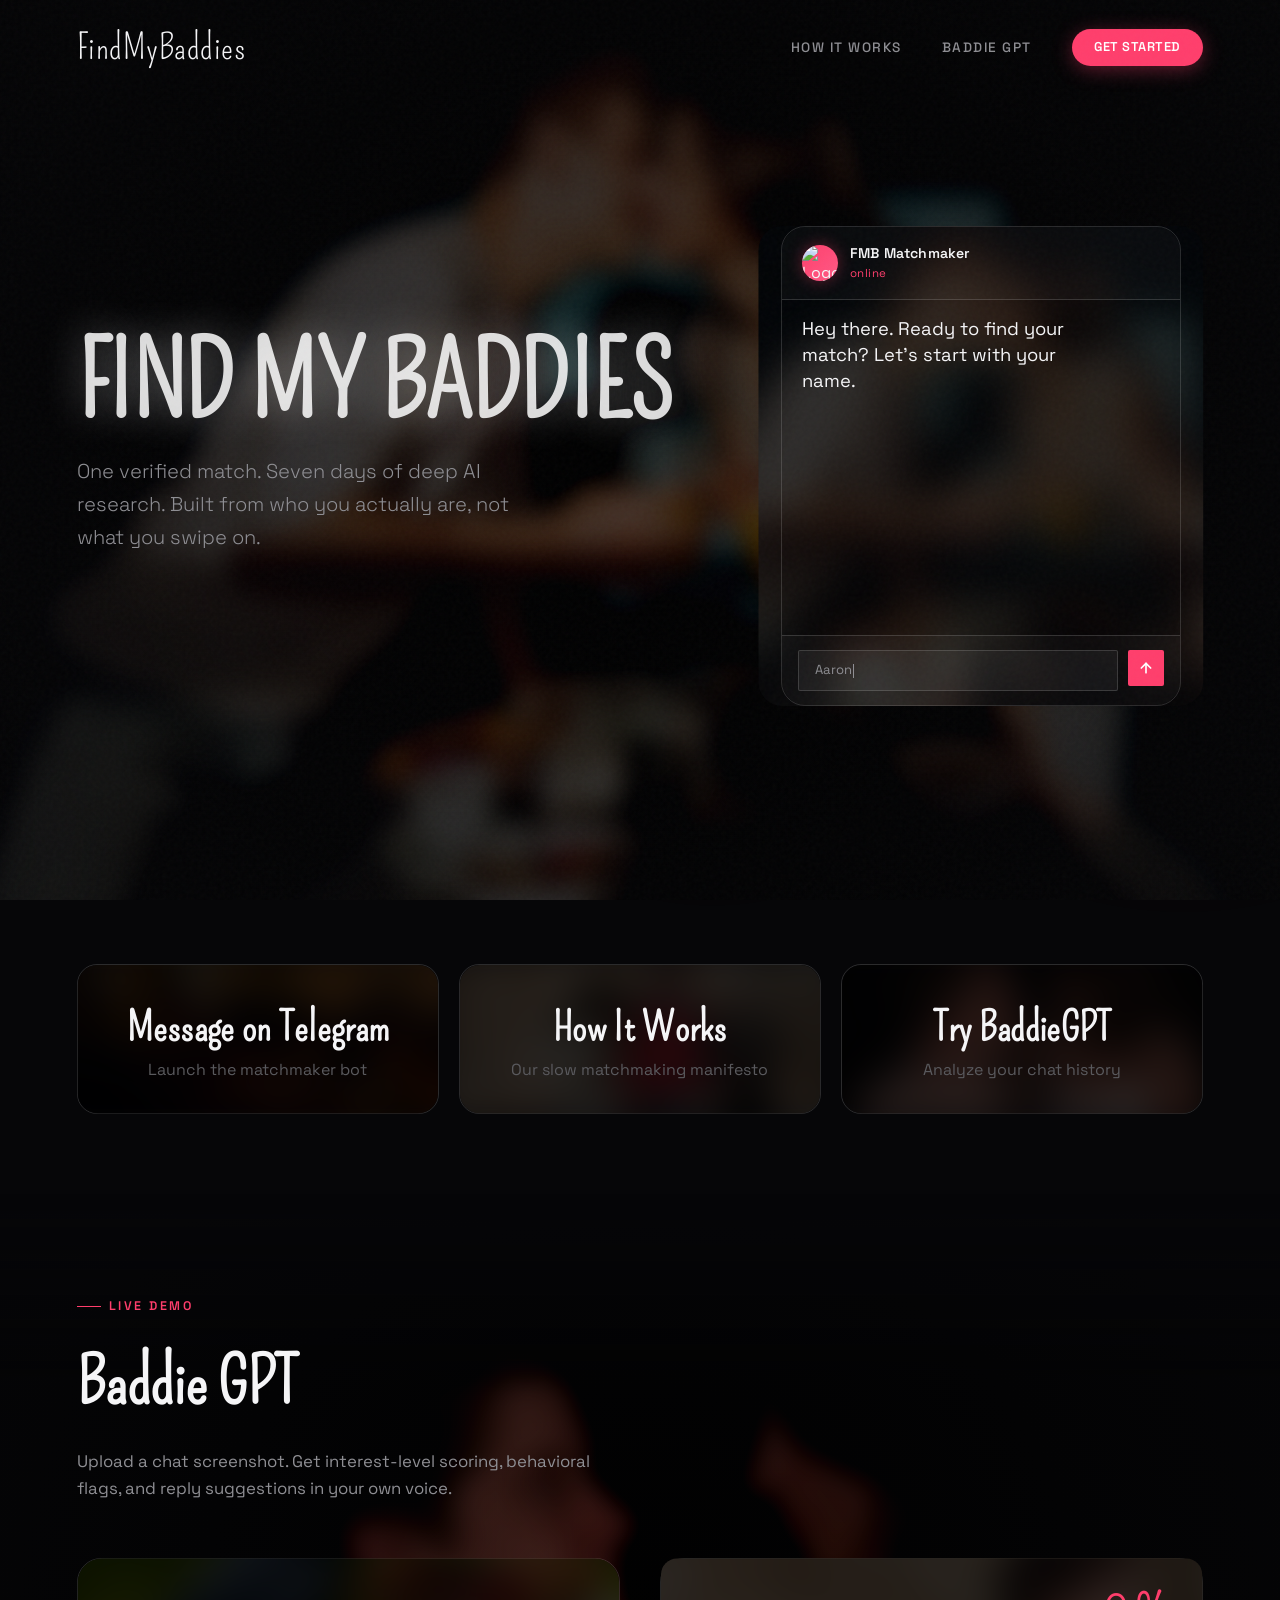
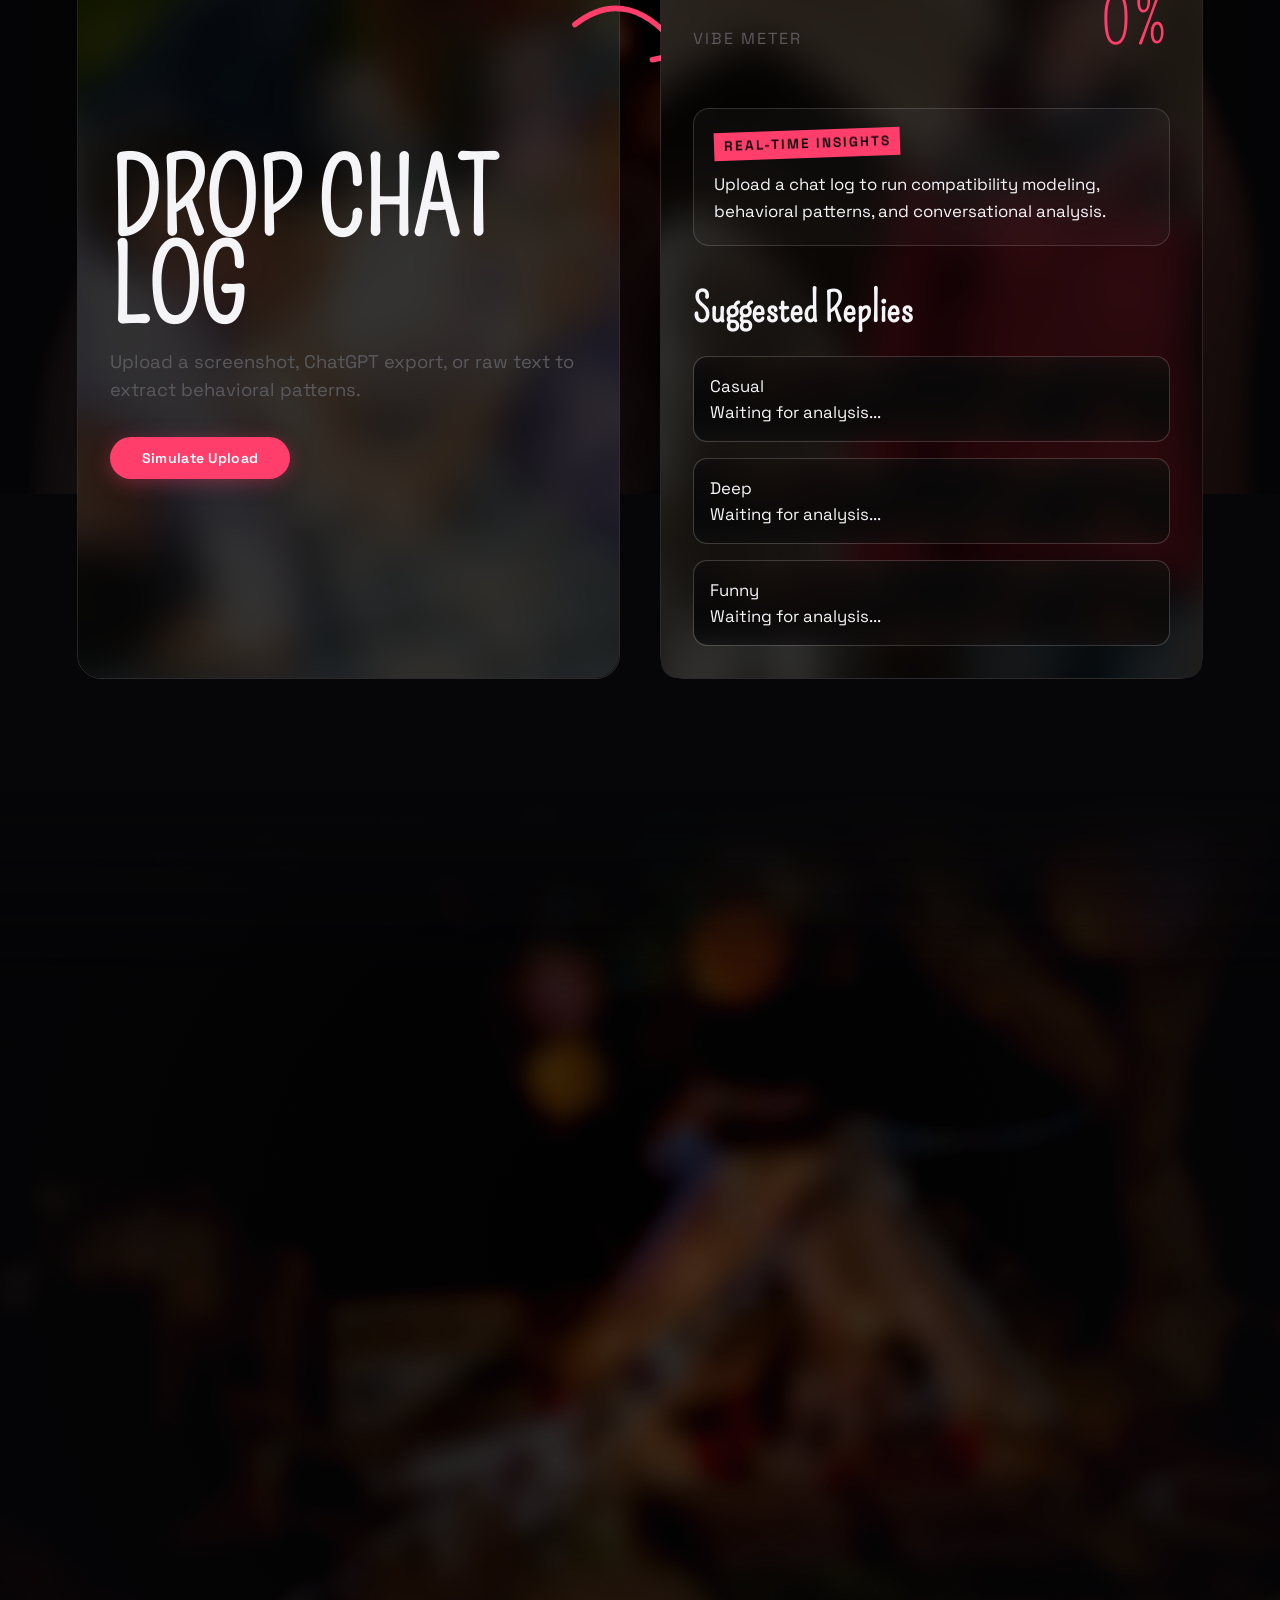
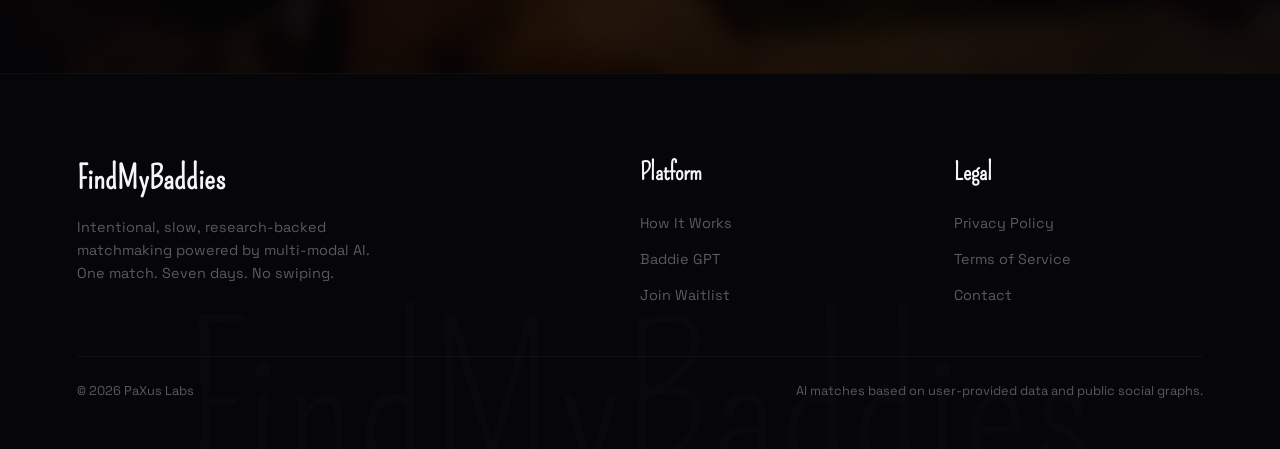
==== commit 150a672d: "Restore curved UI, apply unique texture mappings, fix chat simulator structure, and fix mobile arrow" ====
--- a/index.html
+++ b/index.html
@@ -65,7 +65,7 @@
           <div class="chat-simulator">
             <div class="chat-header">
               <div class="chat-avatar">
-                <svg viewBox="0 0 24 24"><path d="M12 2C6.48 2 2 6.48 2 12s4.48 10 10 10 10-4.48 10-10S17.52 2 12 2zm4.64 6.8c-.15 1.58-.8 5.42-1.13 7.19-.14.75-.42 1-.68 1.03-.58.05-1.02-.38-1.58-.75-.88-.58-1.38-.94-2.23-1.5-.99-.65-.35-1.01.22-1.59.15-.15 2.71-2.48 2.76-2.69a.2.2 0 0 0-.05-.18c-.06-.05-.14-.03-.21-.02-.09.02-1.49.94-4.22 2.79-.4.27-.76.41-1.08.4-.36-.01-1.04-.2-1.55-.37-.63-.2-1.12-.31-1.08-.66.02-.18.27-.36.74-.55 2.92-1.27 4.86-2.11 5.83-2.51 2.78-1.16 3.35-1.36 3.73-1.37.08 0 .27.02.39.12.1.08.13.19.14.27-.01.06.01.24 0 .34z"/></svg>
+                <img src="Gemini_Generated_Image_h5w52kh5w52kh5w5.png" alt="Logo" style="width:100%;height:100%;object-fit:cover;border-radius:50%;">
               </div>
               <div class="chat-status-info">
                 <span class="chat-name">FMB Matchmaker</span>
--- a/styles.css
+++ b/styles.css
@@ -344,9 +344,9 @@
    CHAT SIMULATOR — polished glassmorphism
    ============================================ */
 .chat-simulator {
-  background: rgba(8, 8, 10, 0.85);
+  background: transparent;
   border: 1px solid rgba(255, 255, 255, 0.15);
-  border-radius: 2px;
+  border-radius: 24px;
   height: 480px;
   width: 100%;
   max-width: 400px;
@@ -363,6 +363,8 @@
   gap: 0.75rem;
   background: rgba(255, 255, 255, 0.03);
   border-bottom: 1px solid rgba(255, 255, 255, 0.15);
+  border-top-left-radius: 24px;
+  border-top-right-radius: 24px;
 }
 
 .chat-avatar {
@@ -453,6 +455,43 @@
   gap: 0.6rem;
   background: rgba(255, 255, 255, 0.03);
   border-top: 1px solid rgba(255, 255, 255, 0.15);
+  border-bottom-left-radius: 24px;
+  border-bottom-right-radius: 24px;
+}
+
+.chat-input-mock {
+  flex: 1;
+  background: rgba(255, 255, 255, 0.05);
+  border: 1px solid rgba(255, 255, 255, 0.15);
+  padding: 0.6rem 1rem;
+  border-radius: 20px;
+  font-size: 0.82rem;
+  color: var(--text-gray);
+  display: flex;
+  align-items: center;
+  min-height: 36px;
+}
+
+.chat-input-mock span.typing {
+  display: inline-block;
+  width: 1.5px;
+  height: 14px;
+  background: var(--text-gray);
+  margin-left: 1px;
+  animation: caret 0.7s steps(1) infinite;
+}
+@keyframes caret { 50% { opacity: 0; } }
+
+.chat-send-mock {
+  width: 36px; height: 36px;
+  border-radius: 50%;
+  background: var(--pink);
+  display: flex;
+  align-items: center;
+  justify-content: center;
+  color: white;
+  font-size: 0.9rem;
+  flex-shrink: 0;
 }
 
 .chat-input-mock {
@@ -506,9 +545,9 @@
 }
 
 .landing-cta-btn {
-  background: rgba(8, 8, 10, 0.85);
+  background: transparent;
   border: 1px solid rgba(255, 255, 255, 0.15);
-  border-radius: 2px;
+  border-radius: 20px;
   padding: 2rem 1.5rem;
   text-align: center;
   text-decoration: none;
@@ -651,9 +690,9 @@
 }
 
 .gpt-demo-uploader {
-  background: rgba(8, 8, 10, 0.85);
+  background: transparent;
   border: 1px solid rgba(255, 255, 255, 0.15);
-  border-radius: 2px;
+  border-radius: 24px;
   padding: 3rem 2rem;
   text-align: left;
   cursor: pointer;
@@ -766,9 +805,9 @@
 
 /* GPT Results */
 .gpt-demo-results {
-  background: rgba(8, 8, 10, 0.85);
+  background: transparent;
   border: 1px solid rgba(255, 255, 255, 0.15);
-  border-radius: 2px;
+  border-radius: 24px;
   padding: 2rem;
   opacity: 0.3;
   transition: all 0.6s var(--ease-out-expo);
@@ -831,7 +870,7 @@
 .insight-card {
   background: rgba(255, 255, 255, 0.03);
   border: 1px solid rgba(255, 255, 255, 0.15);
-  border-radius: 2px;
+  border-radius: 16px;
   padding: 1.25rem;
   font-size: 1.05rem;
   line-height: 1.6;
@@ -863,7 +902,7 @@
   background: rgba(255, 255, 255, 0.03);
   border: 1px solid rgba(255, 255, 255, 0.15);
   padding: 1rem;
-  border-radius: 2px;
+  border-radius: 14px;
   font-size: 1.05rem;
   cursor: pointer;
   transition: all 0.3s var(--ease-out-expo);
@@ -1058,12 +1097,11 @@
     padding: 2rem 0 3rem;
   }
   .landing-cta-btn {
-    flex-direction: row;
-    text-align: left;
+    flex-direction: column;
+    text-align: center;
     gap: 1rem;
     padding: 1.5rem;
   }
-  .landing-cta-btn .cta-icon { margin-bottom: 0; }
 
   .baddie-gpt-demo-section { padding: 4rem 5%; }
   .gpt-demo-grid {
@@ -1091,6 +1129,73 @@
 @media (max-width: 576px) {
   .white-text { font-size: clamp(2rem, 8vw, 2.8rem); }
   .pink-text { font-size: clamp(2.8rem, 12vw, 4rem); }
-  .chat-simulator { height: 380px; border-radius: 20px; }
+  .chat-simulator { height: 380px; }
   .section-divider { height: 120px; }
 }
+
+/* ============================================
+   UNIQUE TEXTURE BACKGROUNDS
+   ============================================ */
+.chat-simulator::before, 
+.landing-cta-btn::before, 
+.gpt-demo-uploader::before, 
+.gpt-demo-results::before, 
+.insight-card::before, 
+.reply-item::before, 
+.process-card::before, 
+.waitlist-card::before, 
+.form-input::before, 
+.phone-container::before, 
+.phone-screen::before, 
+.screenshot-uploader::before, 
+.dashboard-metrics::before {
+  content: '';
+  position: absolute;
+  top: -10%; left: -10%; width: 120%; height: 120%;
+  background-size: cover;
+  background-position: center;
+  filter: blur(20px) brightness(0.2) saturate(1.2);
+  z-index: -1;
+  pointer-events: none;
+}
+
+/* Base shape mapping */
+.chat-simulator::before, .gpt-demo-uploader::before, .gpt-demo-results::before, .process-card::before, .waitlist-card::before, .dashboard-metrics::before {
+  clip-path: inset(8.333% round 24px);
+}
+.landing-cta-btn::before, .phone-screen::before { clip-path: inset(8.333% round 20px); }
+.insight-card::before, .screenshot-uploader::before { clip-path: inset(8.333% round 16px); }
+.reply-item::before, .form-input::before { clip-path: inset(8.333% round 14px); }
+.phone-container::before { clip-path: inset(8.333% round 28px); }
+
+/* Specific Image Assignments */
+.chat-simulator::before { background-image: url("IMG/young-couple-having-breakfast_23-2148079665.avif"); }
+.landing-cta-btn:nth-child(1)::before { background-image: url("IMG/008f7e023dbb33762e417e23c584ffbf4b-bony-date-bars-donna.rsocial.w1200.webp"); }
+.landing-cta-btn:nth-child(2)::before { background-image: url("IMG/best-ideas-dates-campus-body-1.jpg"); }
+.landing-cta-btn:nth-child(3)::before { background-image: url("IMG/young-couple-looking-each-other-affection-woman-holding-partner-s-neck-against-dark-background-intimate-studio-portrait-435182081.webp"); }
+.gpt-demo-uploader::before { background-image: url("IMG/6537d6b0b90b6.webp"); }
+.gpt-demo-results::before { background-image: url("IMG/image-2019-05-23-7-1.webp"); }
+.insight-card::before { background-image: url("IMG/best-ideas-dates-campus-body-1.jpg"); }
+.reply-item::before { background-image: url("IMG/008f7e023dbb33762e417e23c584ffbf4b-bony-date-bars-donna.rsocial.w1200.webp"); filter: blur(20px) brightness(0.15) saturate(1); }
+.process-card::before { background-image: url("IMG/image-2019-05-23-7-1.webp"); }
+.waitlist-card::before { background-image: url("IMG/6537d6b0b90b6.webp"); }
+.dashboard-metrics::before { background-image: url("IMG/young-couple-looking-each-other-affection-woman-holding-partner-s-neck-against-dark-background-intimate-studio-portrait-435182081.webp"); }
+.phone-container::before { background-image: url("IMG/008f7e023dbb33762e417e23c584ffbf4b-bony-date-bars-donna.rsocial.w1200.webp"); }
+.phone-screen::before { background-image: url("IMG/best-ideas-dates-campus-body-1.jpg"); }
+.screenshot-uploader::before { background-image: url("IMG/6537d6b0b90b6.webp"); }
+
+/* Mobile fixes for arrow layout */
+@media (max-width: 768px) {
+  .gpt-demo-uploader {
+    align-items: center;
+    text-align: center;
+  }
+  .marker-arrow {
+    position: relative;
+    right: auto;
+    top: auto;
+    margin-top: 20px;
+    transform: rotate(90deg) scale(0.8);
+  }
+}
+
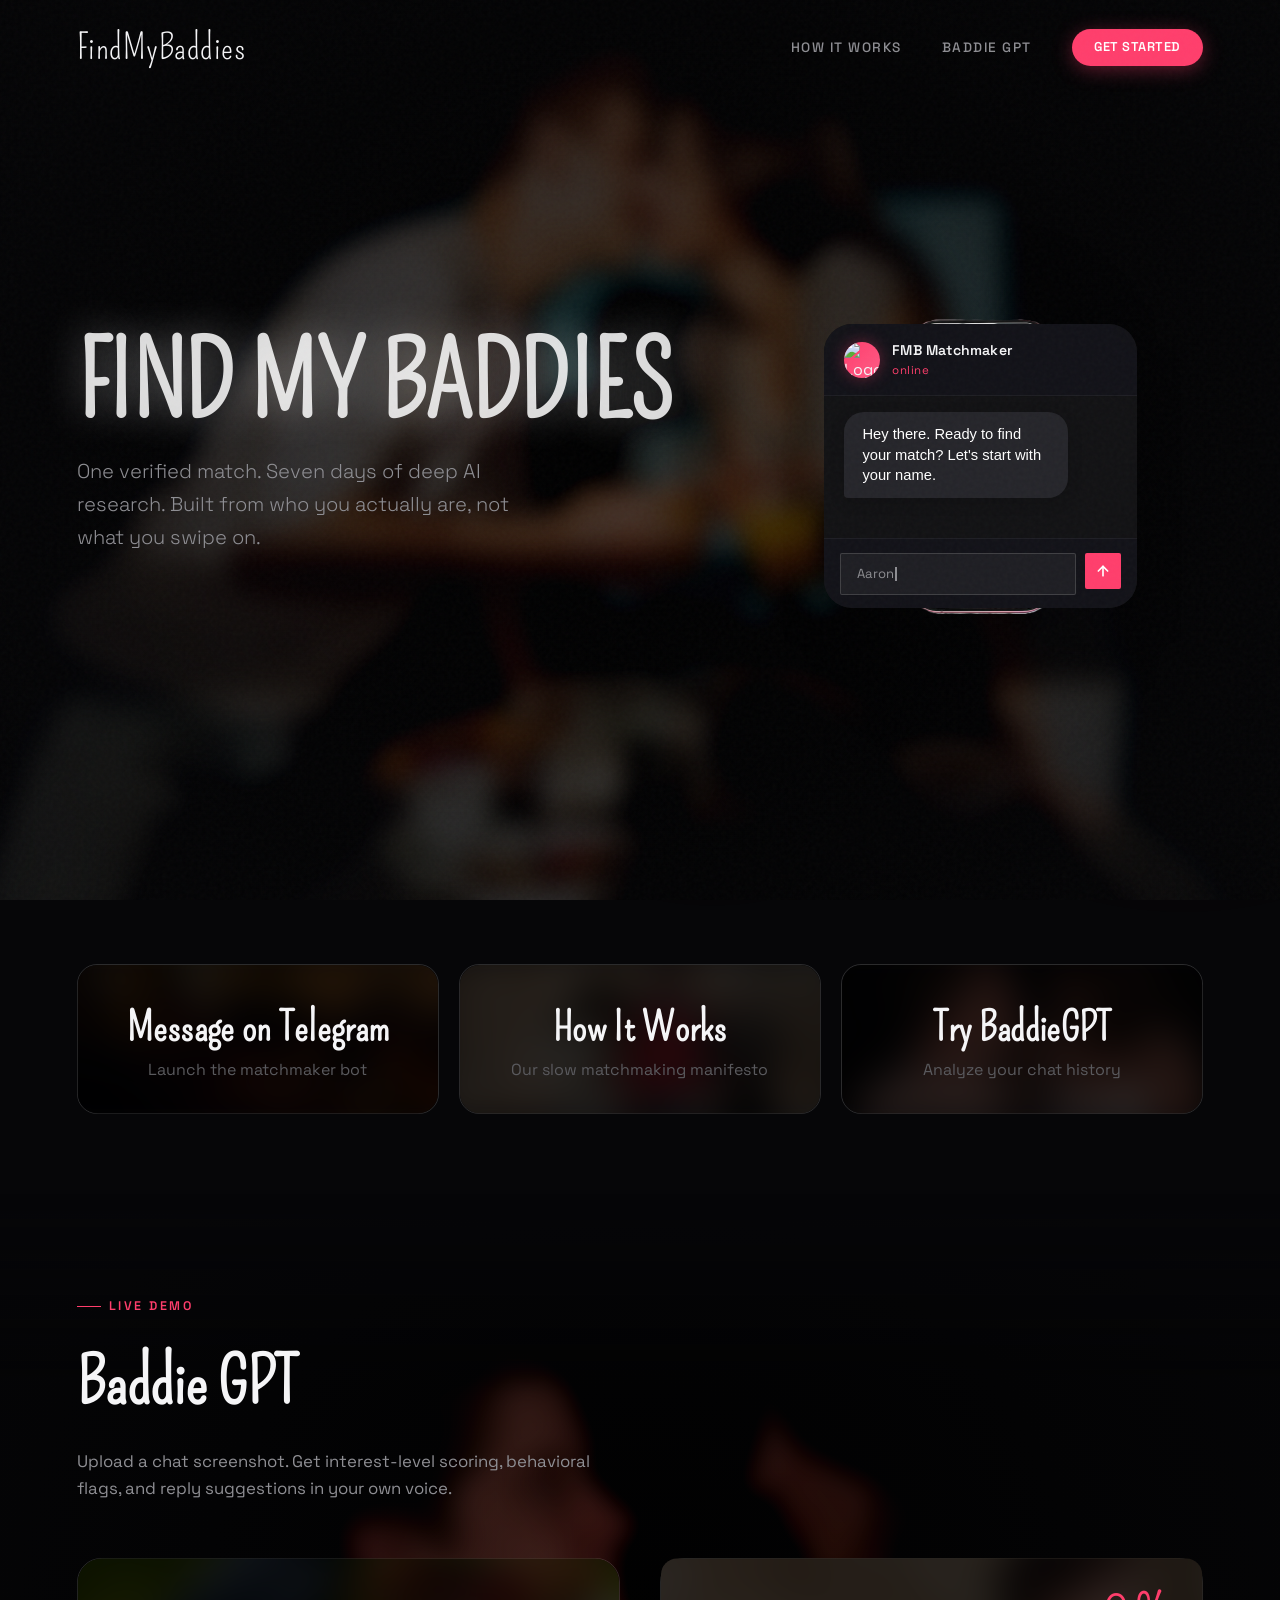
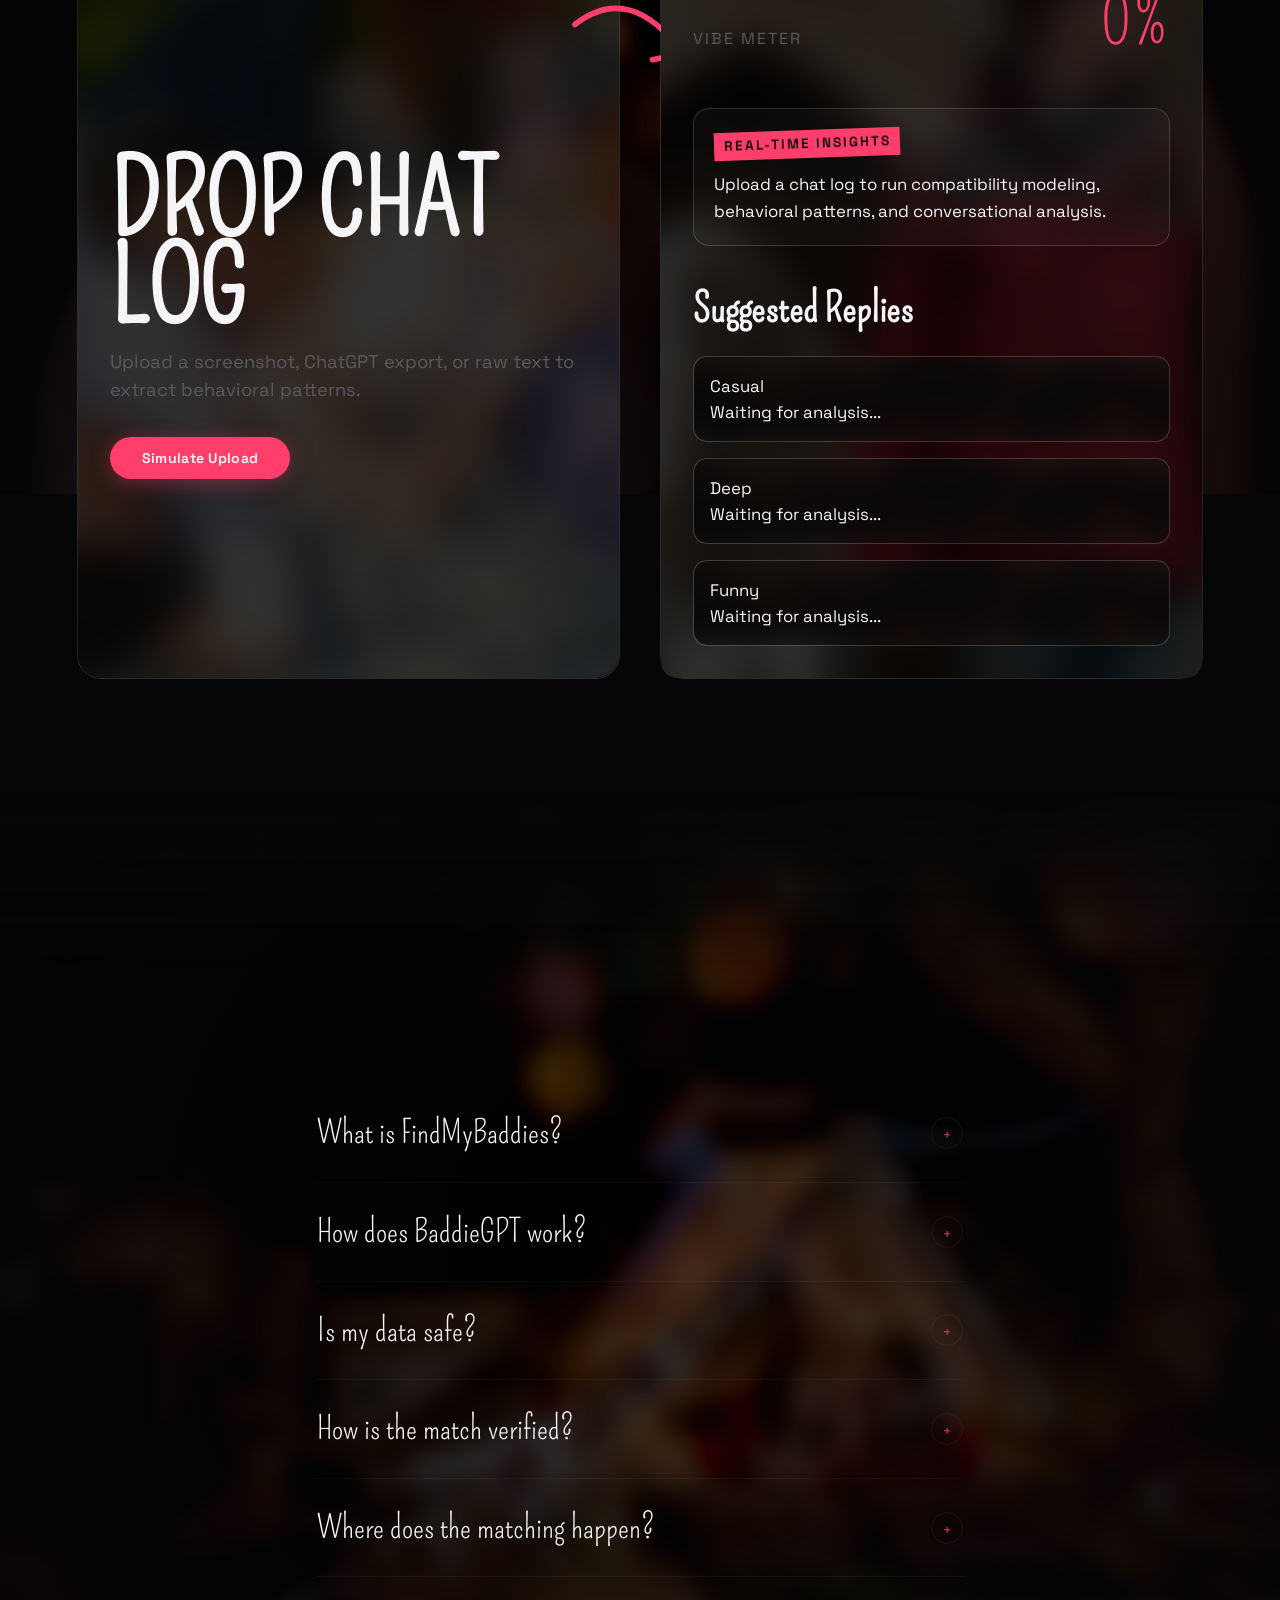
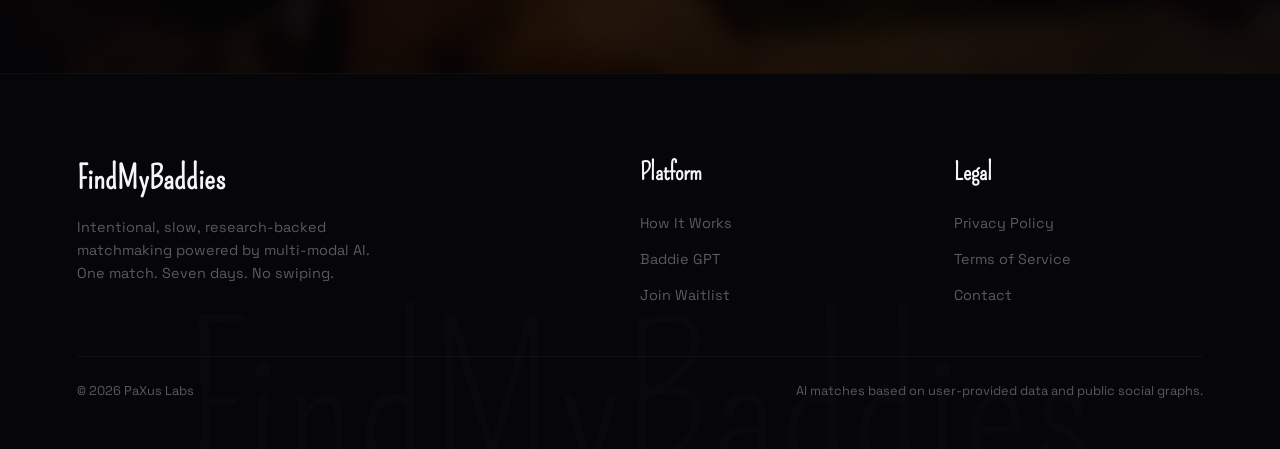
==== commit 164d65bc: "Implement ultra-realistic iPhone chat mockup on landing page" ====
--- a/index.html
+++ b/index.html
@@ -62,23 +62,26 @@
         </div>
 
         <div class="hero-right reveal reveal-delay-3">
-          <div class="chat-simulator">
-            <div class="chat-header">
-              <div class="chat-avatar">
-                <img src="Gemini_Generated_Image_h5w52kh5w52kh5w5.png" alt="Logo" style="width:100%;height:100%;object-fit:cover;border-radius:50%;">
+          <div class="phone-mockup-wrapper">
+            <img src="IMG/pink-phone-mockup.png" alt="Phone Mockup" class="mockup-img">
+            <div class="chat-simulator">
+              <div class="chat-header">
+                <div class="chat-avatar">
+                  <img src="Gemini_Generated_Image_h5w52kh5w52kh5w5.png" alt="Logo" style="width:100%;height:100%;object-fit:cover;border-radius:50%;">
+                </div>
+                <div class="chat-status-info">
+                  <span class="chat-name">FMB Matchmaker</span>
+                  <span class="chat-status">online</span>
+                </div>
               </div>
-              <div class="chat-status-info">
-                <span class="chat-name">FMB Matchmaker</span>
-                <span class="chat-status">online</span>
-              </div>
-            </div>
-            <div class="chat-messages" id="chat-messages"></div>
-            <div class="chat-input-area">
-              <div class="chat-input-mock" id="chat-input-mock">
-                <span id="input-text"></span><span class="typing"></span>
-              </div>
-              <div class="chat-send-mock">
-                <svg viewBox="0 0 24 24" width="16" height="16" fill="none" stroke="currentColor" stroke-width="2.5" stroke-linecap="round" stroke-linejoin="round"><line x1="12" y1="19" x2="12" y2="5"/><polyline points="5 12 12 5 19 12"/></svg>
+              <div class="chat-messages" id="chat-messages"></div>
+              <div class="chat-input-area">
+                <div class="chat-input-mock" id="chat-input-mock">
+                  <span id="input-text"></span><span class="typing"></span>
+                </div>
+                <div class="chat-send-mock">
+                  <svg viewBox="0 0 24 24" width="16" height="16" fill="none" stroke="currentColor" stroke-width="2.5" stroke-linecap="round" stroke-linejoin="round"><line x1="12" y1="19" x2="12" y2="5"/><polyline points="5 12 12 5 19 12"/></svg>
+                </div>
               </div>
             </div>
           </div>
--- a/styles.css
+++ b/styles.css
@@ -343,17 +343,33 @@
 /* ============================================
    CHAT SIMULATOR — polished glassmorphism
    ============================================ */
+/* Realistic Phone Mockup */
+.phone-mockup-wrapper {
+  position: relative;
+  width: 100%;
+  max-width: 360px;
+  margin: 0 auto;
+}
+
+.mockup-img {
+  width: 100%;
+  height: auto;
+  display: block;
+  filter: drop-shadow(0 30px 60px rgba(0,0,0,0.6));
+}
+
 .chat-simulator {
-  background: transparent;
-  border: 1px solid rgba(255, 255, 255, 0.15);
-  border-radius: 24px;
-  height: 480px;
-  width: 100%;
-  max-width: 400px;
-  margin: 0 auto;
+  position: absolute;
+  top: 10.5%;
+  left: 6.5%;
+  width: 87%;
+  height: 79%;
+  background: #121214;
+  border-radius: 28px;
   display: flex;
   flex-direction: column;
-  overflow: visible;
+  overflow: hidden;
+  z-index: 10;
 }
 
 .chat-header {
@@ -361,10 +377,10 @@
   display: flex;
   align-items: center;
   gap: 0.75rem;
-  background: rgba(255, 255, 255, 0.03);
-  border-bottom: 1px solid rgba(255, 255, 255, 0.15);
-  border-top-left-radius: 24px;
-  border-top-right-radius: 24px;
+  background: rgba(20, 20, 25, 0.95);
+  backdrop-filter: blur(10px);
+  border-bottom: 1px solid rgba(255, 255, 255, 0.05);
+  z-index: 20;
 }
 
 .chat-avatar {
@@ -400,13 +416,15 @@
 
 .msg {
   max-width: 82%;
-  padding: 0.7rem 1.1rem;
-  border-radius: 18px;
-  font-size: 0.85rem;
+  padding: 0.75rem 1.15rem;
+  border-radius: 20px;
+  font-size: 0.92rem;
   line-height: 1.4;
   opacity: 0;
   transform: translateY(12px) scale(0.96);
   animation: popMsg 0.35s var(--ease-out-expo) forwards;
+  font-family: -apple-system, BlinkMacSystemFont, "Segoe UI", Roboto, Helvetica, Arial, sans-serif;
+  box-shadow: 0 4px 15px rgba(0,0,0,0.15);
 }
 
 @keyframes popMsg {
@@ -414,26 +432,20 @@
 }
 
 .msg.bot {
-  background: transparent;
-  color: var(--text-white);
-  border-radius: 0;
+  background: rgba(40, 40, 45, 0.9);
+  color: #fff;
   align-self: flex-start;
-  font-family: var(--font-body);
-  font-size: 1.15rem;
-  padding: 0;
+  border-bottom-left-radius: 4px;
   margin-bottom: 0.75rem;
 }
 
 .msg.user {
-  background: transparent;
-  color: white;
-  border-radius: 0;
+  background: linear-gradient(135deg, #FF3E6C 0%, #FF6B8B 100%);
+  color: #fff;
   align-self: flex-end;
-  box-shadow: none;
-  font-family: var(--font-body);
-  font-size: 1.15rem;
-  padding: 0.2rem 0.6rem;
+  border-bottom-right-radius: 4px;
   margin-bottom: 0.75rem;
+  box-shadow: 0 8px 25px rgba(255, 62, 108, 0.25);
   position: relative;
   z-index: 1;
 }
@@ -453,10 +465,9 @@
   padding: 0.85rem 1rem;
   display: flex;
   gap: 0.6rem;
-  background: rgba(255, 255, 255, 0.03);
-  border-top: 1px solid rgba(255, 255, 255, 0.15);
-  border-bottom-left-radius: 24px;
-  border-bottom-right-radius: 24px;
+  background: rgba(20, 20, 25, 0.95);
+  border-top: 1px solid rgba(255, 255, 255, 0.05);
+  z-index: 20;
 }
 
 .chat-input-mock {
@@ -1136,7 +1147,6 @@
 /* ============================================
    UNIQUE TEXTURE BACKGROUNDS
    ============================================ */
-.chat-simulator::before, 
 .landing-cta-btn::before, 
 .gpt-demo-uploader::before, 
 .gpt-demo-results::before, 
@@ -1160,7 +1170,7 @@
 }
 
 /* Base shape mapping */
-.chat-simulator::before, .gpt-demo-uploader::before, .gpt-demo-results::before, .process-card::before, .waitlist-card::before, .dashboard-metrics::before {
+.gpt-demo-uploader::before, .gpt-demo-results::before, .process-card::before, .waitlist-card::before, .dashboard-metrics::before {
   clip-path: inset(8.333% round 24px);
 }
 .landing-cta-btn::before, .phone-screen::before { clip-path: inset(8.333% round 20px); }
@@ -1169,7 +1179,6 @@
 .phone-container::before { clip-path: inset(8.333% round 28px); }
 
 /* Specific Image Assignments */
-.chat-simulator::before { background-image: url("IMG/young-couple-having-breakfast_23-2148079665.avif"); }
 .landing-cta-btn:nth-child(1)::before { background-image: url("IMG/008f7e023dbb33762e417e23c584ffbf4b-bony-date-bars-donna.rsocial.w1200.webp"); }
 .landing-cta-btn:nth-child(2)::before { background-image: url("IMG/best-ideas-dates-campus-body-1.jpg"); }
 .landing-cta-btn:nth-child(3)::before { background-image: url("IMG/young-couple-looking-each-other-affection-woman-holding-partner-s-neck-against-dark-background-intimate-studio-portrait-435182081.webp"); }
